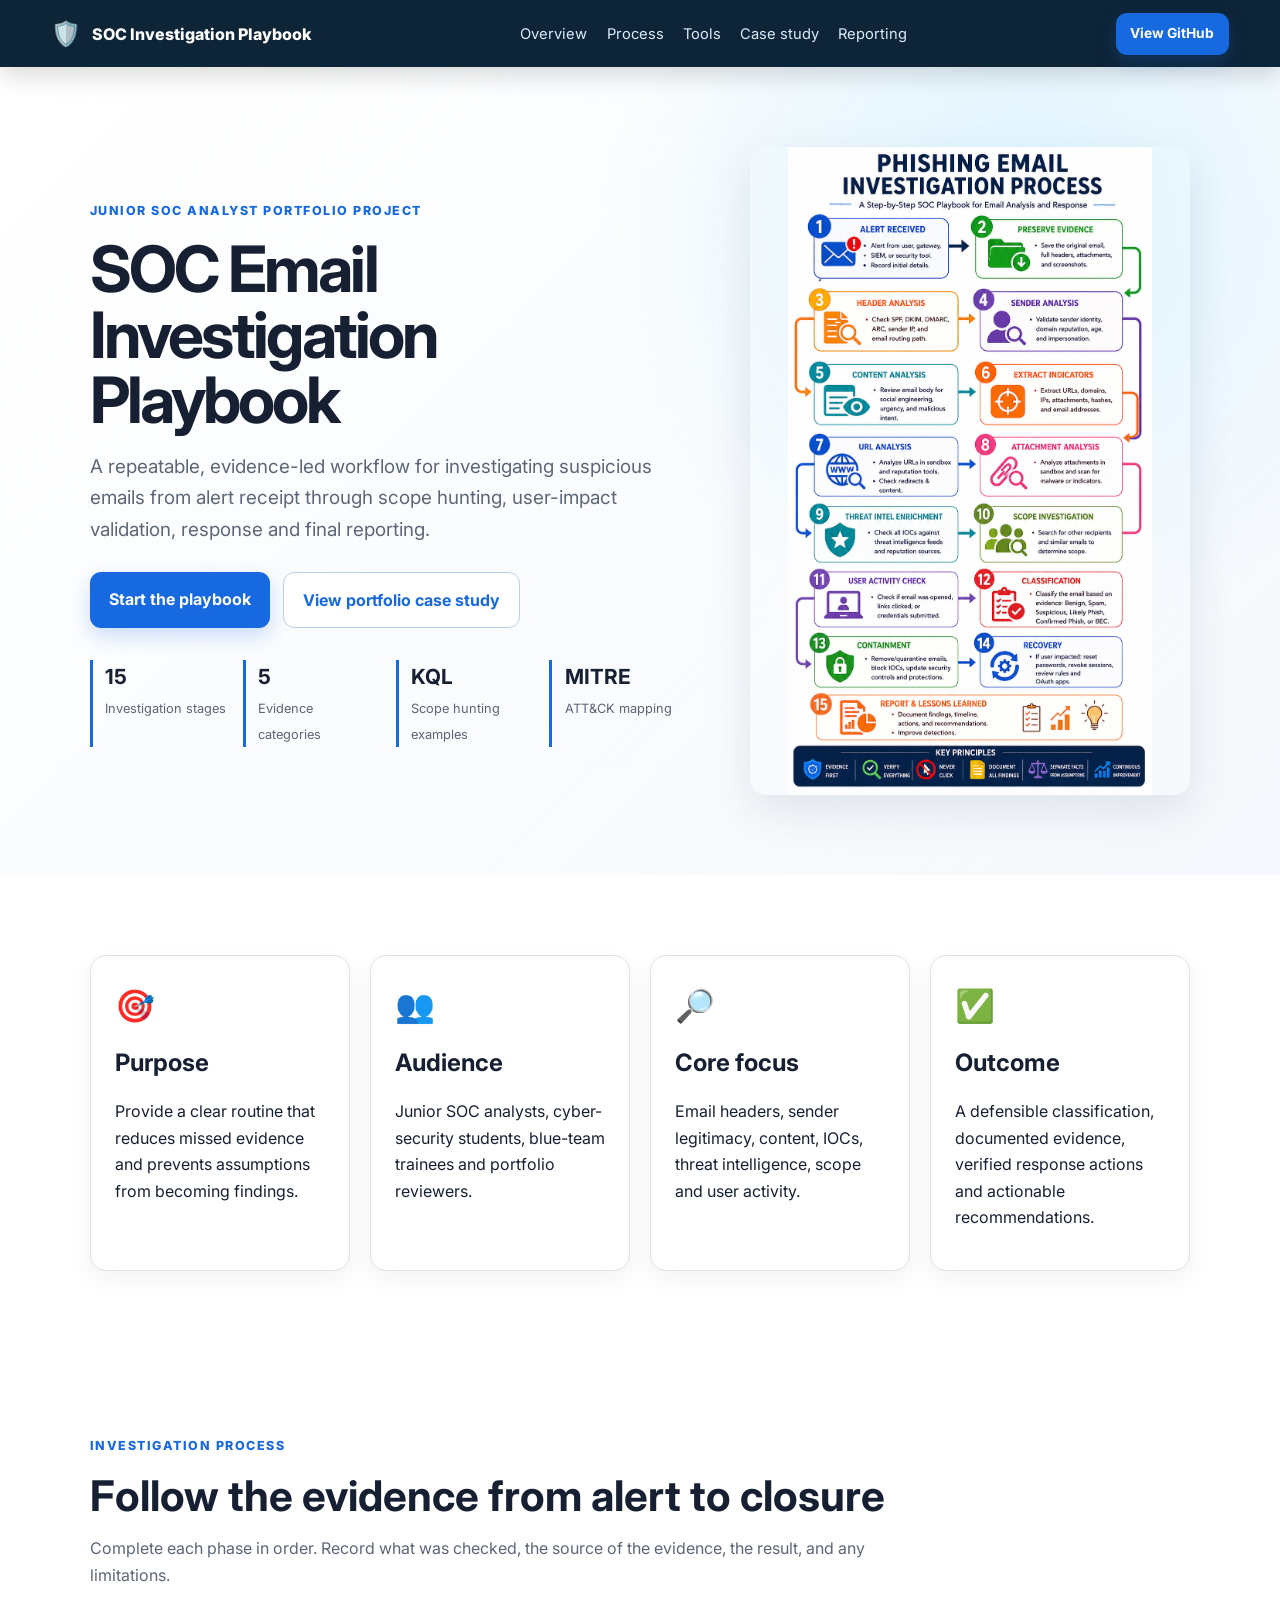
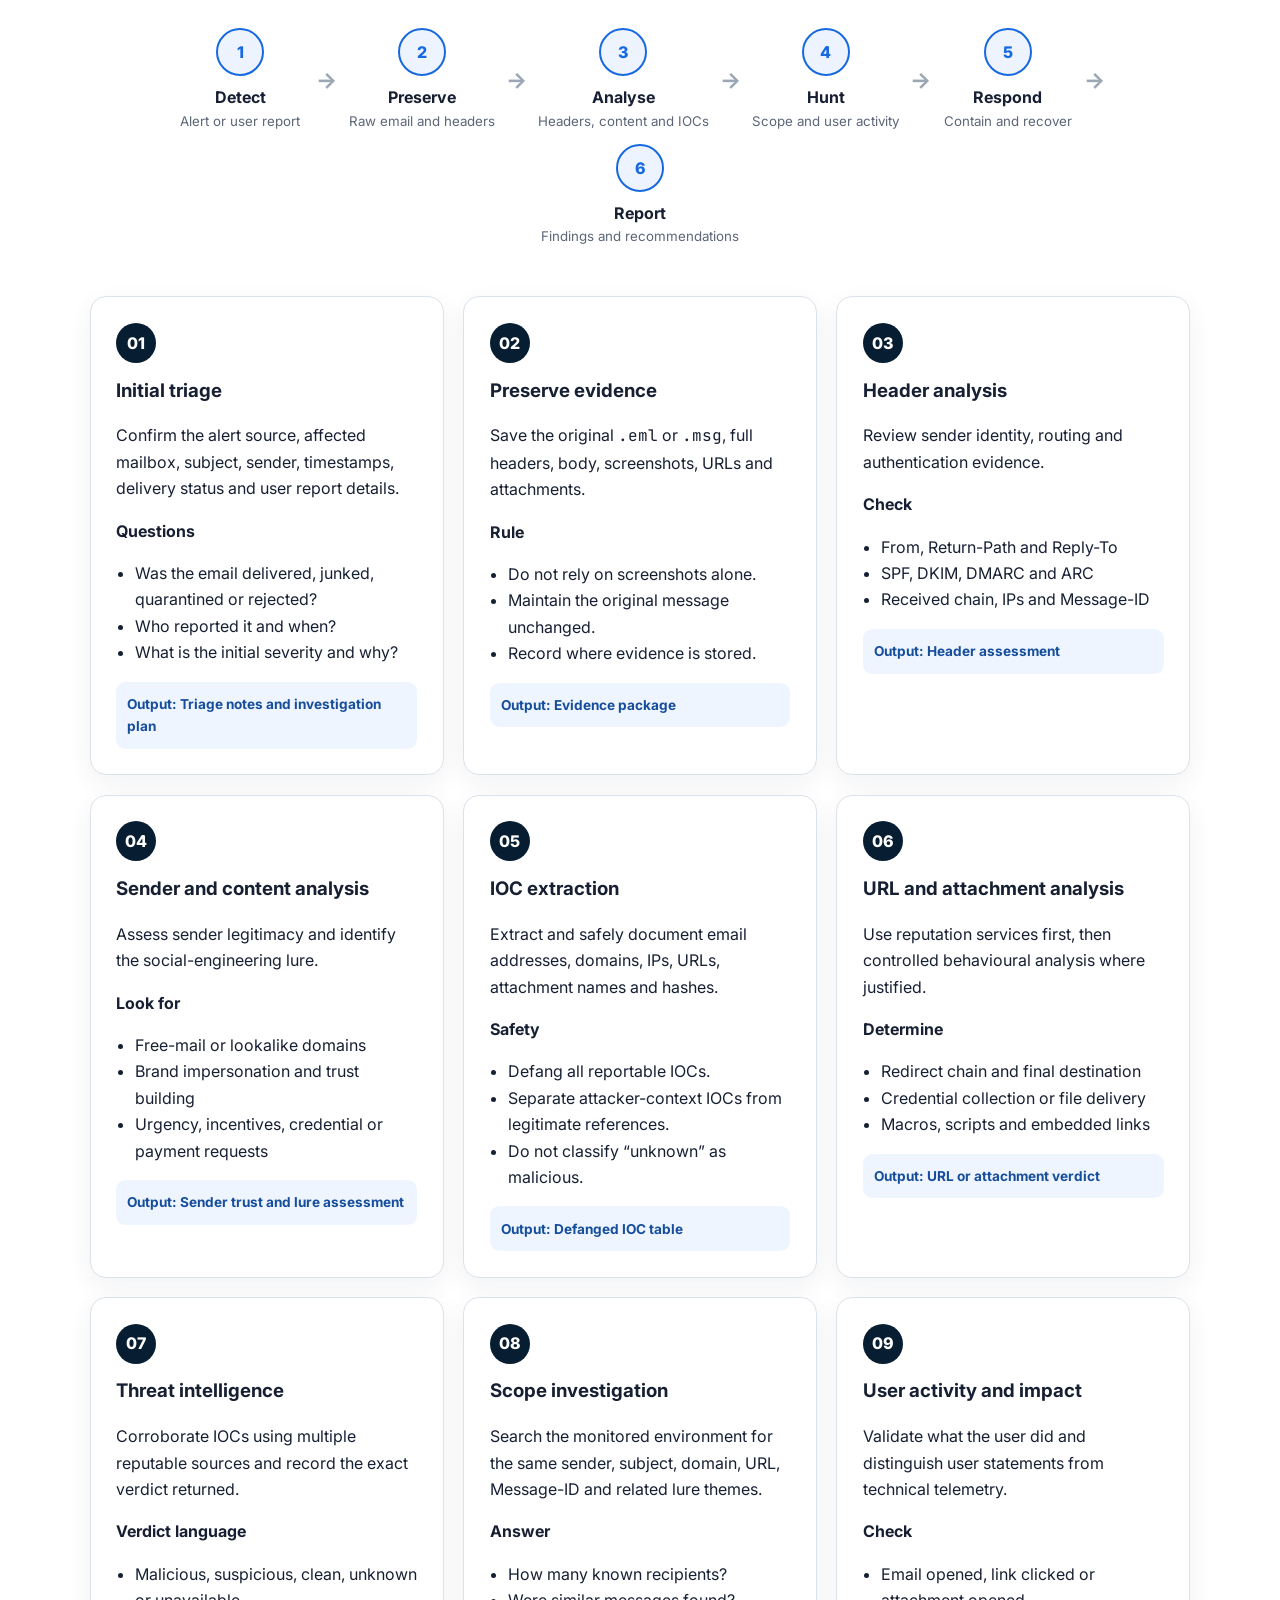
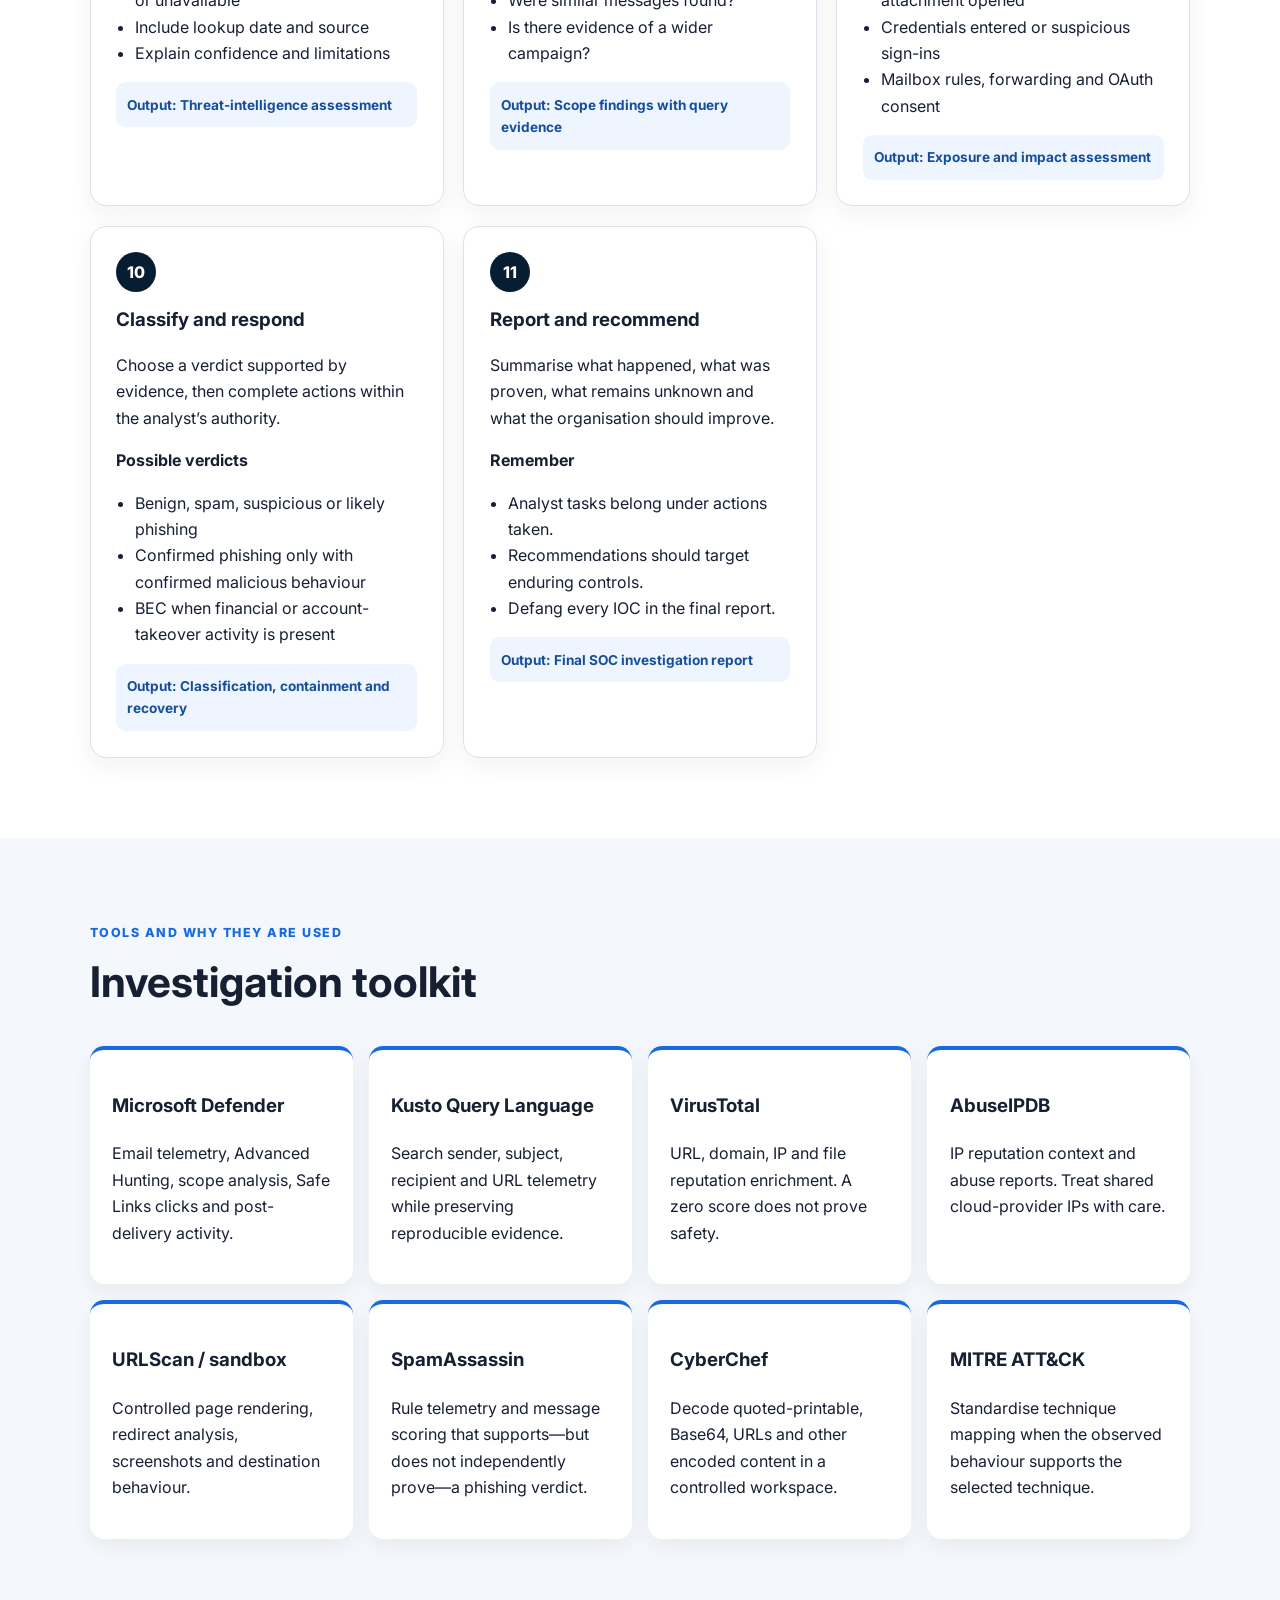
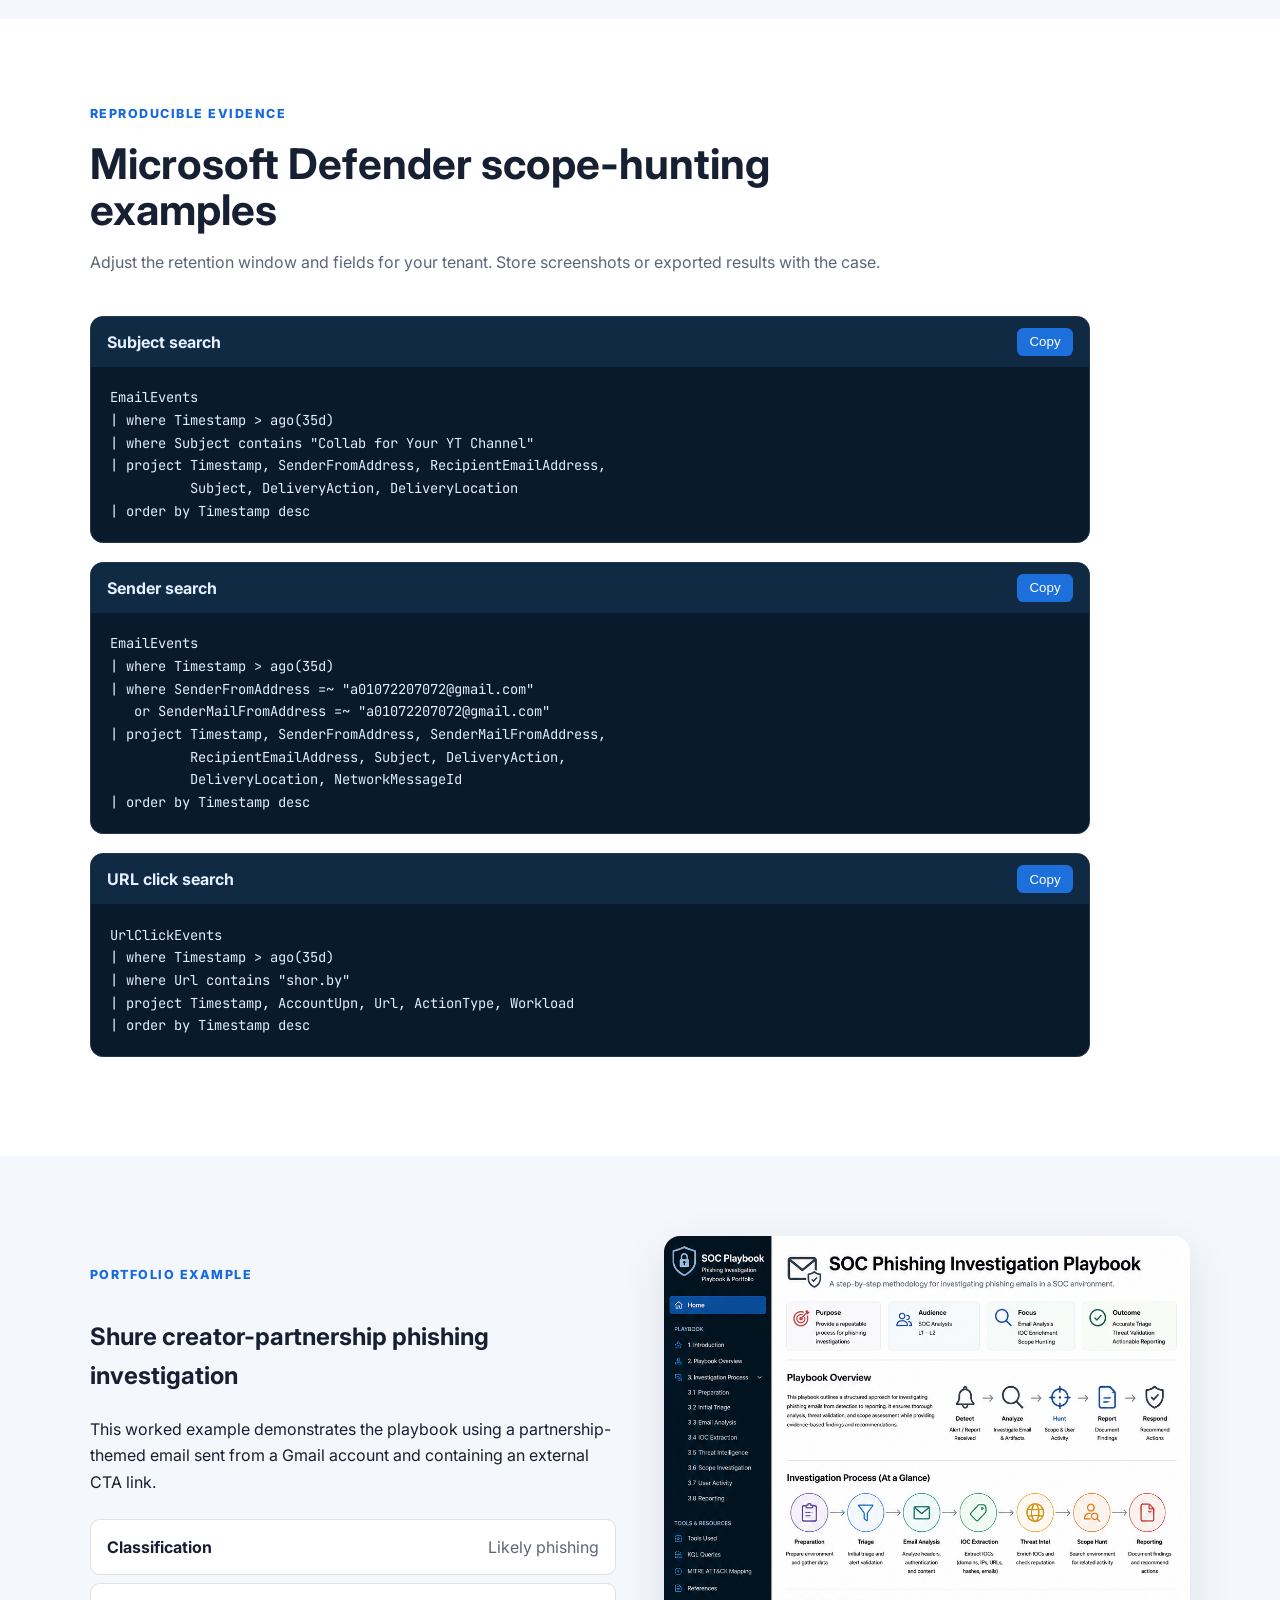
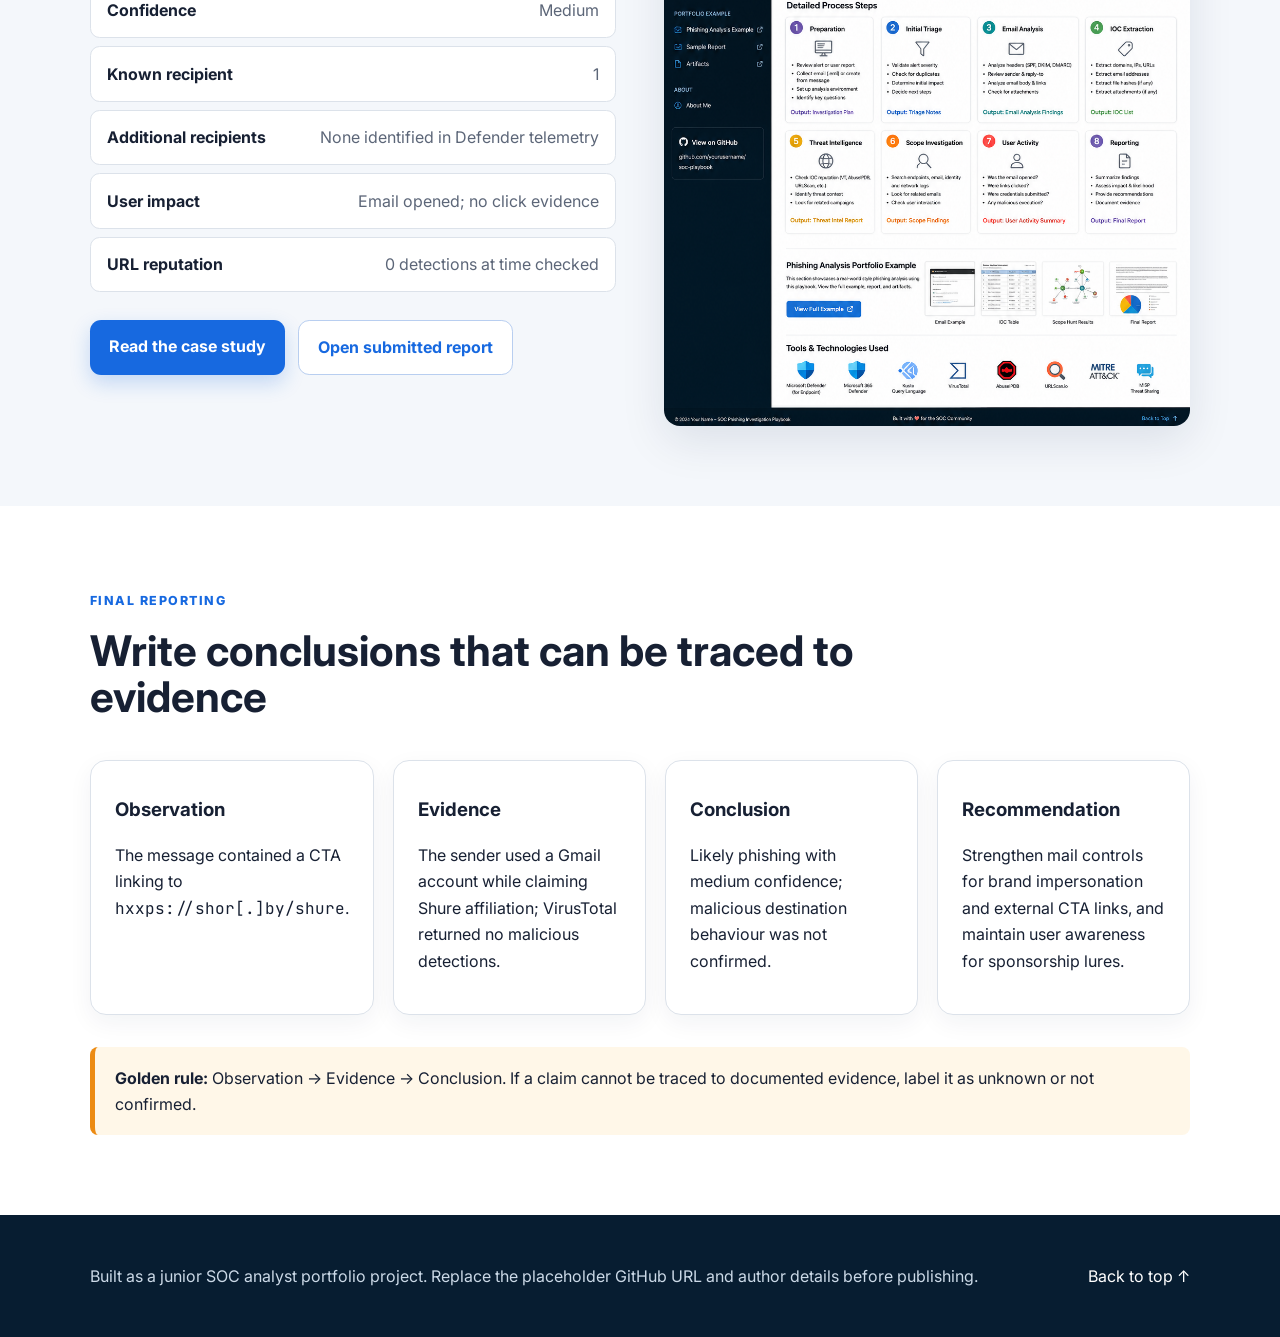
==== index.html @ aa369d21 "SOC Phishing Investigation Playbook | Microsoft Defender | KQL | Threat Hunting | IOC Analysis | MIT" ====
<!doctype html>
<html lang="en">
<head>
  <meta charset="utf-8">
  <meta name="viewport" content="width=device-width, initial-scale=1">
  <meta name="description" content="A practical SOC investigation playbook and portfolio case study covering triage, email analysis, IOC enrichment, scope hunting, user activity, reporting and response.">
  <title>SOC Investigation Playbook</title>
  <link rel="preconnect" href="https://fonts.googleapis.com">
  <link rel="preconnect" href="https://fonts.gstatic.com" crossorigin>
  <link href="https://fonts.googleapis.com/css2?family=Inter:wght@400;500;600;700;800&family=JetBrains+Mono:wght@400;600&display=swap" rel="stylesheet">
  <link rel="stylesheet" href="styles.css">
</head>
<body>
  <a class="skip-link" href="#main">Skip to content</a>
  <header class="topbar">
    <div class="brand"><span class="brand-icon">🛡️</span><span>SOC Investigation Playbook</span></div>
    <nav aria-label="Primary navigation">
      <a href="#overview">Overview</a>
      <a href="#process">Process</a>
      <a href="#tools">Tools</a>
      <a href="#case-study">Case study</a>
      <a href="#reporting">Reporting</a>
    </nav>
    <a class="button button-small" href="https://github.com/grhmmckean33/soc-phishing-playbook" target="_blank" rel="noopener">View GitHub</a>
  </header>

  <main id="main">
    <section class="hero" id="overview">
      <div class="hero-copy">
        <span class="eyebrow">Junior SOC Analyst Portfolio Project</span>
        <h1>SOC Email Investigation Playbook</h1>
        <p class="lead">A repeatable, evidence-led workflow for investigating suspicious emails from alert receipt through scope hunting, user-impact validation, response and final reporting.</p>
        <div class="hero-actions">
          <a class="button" href="#process">Start the playbook</a>
          <a class="button button-ghost" href="case-study.html">View portfolio case study</a>
        </div>
        <div class="stats" aria-label="Project highlights">
          <div><strong>15</strong><span>Investigation stages</span></div>
          <div><strong>5</strong><span>Evidence categories</span></div>
          <div><strong>KQL</strong><span>Scope hunting examples</span></div>
          <div><strong>MITRE</strong><span>ATT&CK mapping</span></div>
        </div>
      </div>
      <div class="hero-visual">
        <img src="assets/images/phishing-process-9x16.png" alt="Colourful vertical infographic showing the phishing email investigation process from alert receipt to reporting and lessons learned.">
      </div>
    </section>

    <section class="section intro-grid">
      <article class="card"><span class="card-icon">🎯</span><h2>Purpose</h2><p>Provide a clear routine that reduces missed evidence and prevents assumptions from becoming findings.</p></article>
      <article class="card"><span class="card-icon">👥</span><h2>Audience</h2><p>Junior SOC analysts, cyber-security students, blue-team trainees and portfolio reviewers.</p></article>
      <article class="card"><span class="card-icon">🔎</span><h2>Core focus</h2><p>Email headers, sender legitimacy, content, IOCs, threat intelligence, scope and user activity.</p></article>
      <article class="card"><span class="card-icon">✅</span><h2>Outcome</h2><p>A defensible classification, documented evidence, verified response actions and actionable recommendations.</p></article>
    </section>

    <section class="section" id="process">
      <div class="section-heading">
        <span class="eyebrow">Investigation process</span>
        <h2>Follow the evidence from alert to closure</h2>
        <p>Complete each phase in order. Record what was checked, the source of the evidence, the result, and any limitations.</p>
      </div>
      <div class="flow" aria-label="High-level investigation flow">
        <div><span>1</span><strong>Detect</strong><small>Alert or user report</small></div><b>→</b>
        <div><span>2</span><strong>Preserve</strong><small>Raw email and headers</small></div><b>→</b>
        <div><span>3</span><strong>Analyse</strong><small>Headers, content and IOCs</small></div><b>→</b>
        <div><span>4</span><strong>Hunt</strong><small>Scope and user activity</small></div><b>→</b>
        <div><span>5</span><strong>Respond</strong><small>Contain and recover</small></div><b>→</b>
        <div><span>6</span><strong>Report</strong><small>Findings and recommendations</small></div>
      </div>

      <div class="steps">
        <article class="step"><span class="step-number">01</span><h3>Initial triage</h3><p>Confirm the alert source, affected mailbox, subject, sender, timestamps, delivery status and user report details.</p><h4>Questions</h4><ul><li>Was the email delivered, junked, quarantined or rejected?</li><li>Who reported it and when?</li><li>What is the initial severity and why?</li></ul><div class="output">Output: Triage notes and investigation plan</div></article>
        <article class="step"><span class="step-number">02</span><h3>Preserve evidence</h3><p>Save the original <code>.eml</code> or <code>.msg</code>, full headers, body, screenshots, URLs and attachments.</p><h4>Rule</h4><ul><li>Do not rely on screenshots alone.</li><li>Maintain the original message unchanged.</li><li>Record where evidence is stored.</li></ul><div class="output">Output: Evidence package</div></article>
        <article class="step"><span class="step-number">03</span><h3>Header analysis</h3><p>Review sender identity, routing and authentication evidence.</p><h4>Check</h4><ul><li>From, Return-Path and Reply-To</li><li>SPF, DKIM, DMARC and ARC</li><li>Received chain, IPs and Message-ID</li></ul><div class="output">Output: Header assessment</div></article>
        <article class="step"><span class="step-number">04</span><h3>Sender and content analysis</h3><p>Assess sender legitimacy and identify the social-engineering lure.</p><h4>Look for</h4><ul><li>Free-mail or lookalike domains</li><li>Brand impersonation and trust building</li><li>Urgency, incentives, credential or payment requests</li></ul><div class="output">Output: Sender trust and lure assessment</div></article>
        <article class="step"><span class="step-number">05</span><h3>IOC extraction</h3><p>Extract and safely document email addresses, domains, IPs, URLs, attachment names and hashes.</p><h4>Safety</h4><ul><li>Defang all reportable IOCs.</li><li>Separate attacker-context IOCs from legitimate references.</li><li>Do not classify “unknown” as malicious.</li></ul><div class="output">Output: Defanged IOC table</div></article>
        <article class="step"><span class="step-number">06</span><h3>URL and attachment analysis</h3><p>Use reputation services first, then controlled behavioural analysis where justified.</p><h4>Determine</h4><ul><li>Redirect chain and final destination</li><li>Credential collection or file delivery</li><li>Macros, scripts and embedded links</li></ul><div class="output">Output: URL or attachment verdict</div></article>
        <article class="step"><span class="step-number">07</span><h3>Threat intelligence</h3><p>Corroborate IOCs using multiple reputable sources and record the exact verdict returned.</p><h4>Verdict language</h4><ul><li>Malicious, suspicious, clean, unknown or unavailable</li><li>Include lookup date and source</li><li>Explain confidence and limitations</li></ul><div class="output">Output: Threat-intelligence assessment</div></article>
        <article class="step"><span class="step-number">08</span><h3>Scope investigation</h3><p>Search the monitored environment for the same sender, subject, domain, URL, Message-ID and related lure themes.</p><h4>Answer</h4><ul><li>How many known recipients?</li><li>Were similar messages found?</li><li>Is there evidence of a wider campaign?</li></ul><div class="output">Output: Scope findings with query evidence</div></article>
        <article class="step"><span class="step-number">09</span><h3>User activity and impact</h3><p>Validate what the user did and distinguish user statements from technical telemetry.</p><h4>Check</h4><ul><li>Email opened, link clicked or attachment opened</li><li>Credentials entered or suspicious sign-ins</li><li>Mailbox rules, forwarding and OAuth consent</li></ul><div class="output">Output: Exposure and impact assessment</div></article>
        <article class="step"><span class="step-number">10</span><h3>Classify and respond</h3><p>Choose a verdict supported by evidence, then complete actions within the analyst’s authority.</p><h4>Possible verdicts</h4><ul><li>Benign, spam, suspicious or likely phishing</li><li>Confirmed phishing only with confirmed malicious behaviour</li><li>BEC when financial or account-takeover activity is present</li></ul><div class="output">Output: Classification, containment and recovery</div></article>
        <article class="step"><span class="step-number">11</span><h3>Report and recommend</h3><p>Summarise what happened, what was proven, what remains unknown and what the organisation should improve.</p><h4>Remember</h4><ul><li>Analyst tasks belong under actions taken.</li><li>Recommendations should target enduring controls.</li><li>Defang every IOC in the final report.</li></ul><div class="output">Output: Final SOC investigation report</div></article>
      </div>
    </section>

    <section class="section alt" id="tools">
      <div class="section-heading"><span class="eyebrow">Tools and why they are used</span><h2>Investigation toolkit</h2></div>
      <div class="tool-grid">
        <article><h3>Microsoft Defender</h3><p>Email telemetry, Advanced Hunting, scope analysis, Safe Links clicks and post-delivery activity.</p></article>
        <article><h3>Kusto Query Language</h3><p>Search sender, subject, recipient and URL telemetry while preserving reproducible evidence.</p></article>
        <article><h3>VirusTotal</h3><p>URL, domain, IP and file reputation enrichment. A zero score does not prove safety.</p></article>
        <article><h3>AbuseIPDB</h3><p>IP reputation context and abuse reports. Treat shared cloud-provider IPs with care.</p></article>
        <article><h3>URLScan / sandbox</h3><p>Controlled page rendering, redirect analysis, screenshots and destination behaviour.</p></article>
        <article><h3>SpamAssassin</h3><p>Rule telemetry and message scoring that supports—but does not independently prove—a phishing verdict.</p></article>
        <article><h3>CyberChef</h3><p>Decode quoted-printable, Base64, URLs and other encoded content in a controlled workspace.</p></article>
        <article><h3>MITRE ATT&CK</h3><p>Standardise technique mapping when the observed behaviour supports the selected technique.</p></article>
      </div>
    </section>

    <section class="section" id="queries">
      <div class="section-heading"><span class="eyebrow">Reproducible evidence</span><h2>Microsoft Defender scope-hunting examples</h2><p>Adjust the retention window and fields for your tenant. Store screenshots or exported results with the case.</p></div>
      <div class="code-card"><div class="code-title"><span>Subject search</span><button data-copy="#q1">Copy</button></div><pre id="q1"><code>EmailEvents
| where Timestamp &gt; ago(35d)
| where Subject contains "Collab for Your YT Channel"
| project Timestamp, SenderFromAddress, RecipientEmailAddress,
          Subject, DeliveryAction, DeliveryLocation
| order by Timestamp desc</code></pre></div>
      <div class="code-card"><div class="code-title"><span>Sender search</span><button data-copy="#q2">Copy</button></div><pre id="q2"><code>EmailEvents
| where Timestamp &gt; ago(35d)
| where SenderFromAddress =~ "a01072207072@gmail.com"
   or SenderMailFromAddress =~ "a01072207072@gmail.com"
| project Timestamp, SenderFromAddress, SenderMailFromAddress,
          RecipientEmailAddress, Subject, DeliveryAction,
          DeliveryLocation, NetworkMessageId
| order by Timestamp desc</code></pre></div>
      <div class="code-card"><div class="code-title"><span>URL click search</span><button data-copy="#q3">Copy</button></div><pre id="q3"><code>UrlClickEvents
| where Timestamp &gt; ago(35d)
| where Url contains "shor.by"
| project Timestamp, AccountUpn, Url, ActionType, Workload
| order by Timestamp desc</code></pre></div>
    </section>

    <section class="section alt" id="case-study">
      <div class="case-layout">
        <div>
          <span class="eyebrow">Portfolio example</span>
          <h2>Shure creator-partnership phishing investigation</h2>
          <p>This worked example demonstrates the playbook using a partnership-themed email sent from a Gmail account and containing an external CTA link.</p>
          <div class="finding-list">
            <div><strong>Classification</strong><span>Likely phishing</span></div>
            <div><strong>Confidence</strong><span>Medium</span></div>
            <div><strong>Known recipient</strong><span>1</span></div>
            <div><strong>Additional recipients</strong><span>None identified in Defender telemetry</span></div>
            <div><strong>User impact</strong><span>Email opened; no click evidence</span></div>
            <div><strong>URL reputation</strong><span>0 detections at time checked</span></div>
          </div>
          <div class="hero-actions">
            <a class="button" href="case-study.html">Read the case study</a>
            <a class="button button-ghost" href="assets/docs/phishing-investigation-report.pdf" target="_blank">Open submitted report</a>
          </div>
        </div>
        <img class="case-image" src="assets/images/site-concept.png" alt="Concept illustration of the SOC investigation playbook website.">
      </div>
    </section>

    <section class="section" id="reporting">
      <div class="section-heading"><span class="eyebrow">Final reporting</span><h2>Write conclusions that can be traced to evidence</h2></div>
      <div class="report-grid">
        <article class="card"><h3>Observation</h3><p>The message contained a CTA linking to <code>hxxps://shor[.]by/shure</code>.</p></article>
        <article class="card"><h3>Evidence</h3><p>The sender used a Gmail account while claiming Shure affiliation; VirusTotal returned no malicious detections.</p></article>
        <article class="card"><h3>Conclusion</h3><p>Likely phishing with medium confidence; malicious destination behaviour was not confirmed.</p></article>
        <article class="card"><h3>Recommendation</h3><p>Strengthen mail controls for brand impersonation and external CTA links, and maintain user awareness for sponsorship lures.</p></article>
      </div>
      <div class="callout"><strong>Golden rule:</strong> Observation → Evidence → Conclusion. If a claim cannot be traced to documented evidence, label it as unknown or not confirmed.</div>
    </section>
  </main>

  <footer>
    <p>Built as a junior SOC analyst portfolio project. Replace the placeholder GitHub URL and author details before publishing.</p>
    <p><a href="#overview">Back to top ↑</a></p>
  </footer>
  <script src="script.js"></script>
</body>
</html>
---- styles.css ----
:root{--navy:#071d31;--navy2:#0b2945;--blue:#1769e0;--cyan:#0ea5a8;--green:#268b57;--orange:#ec8b13;--red:#e34b4b;--purple:#6d4bc3;--ink:#172033;--muted:#5c6678;--line:#dce2ea;--paper:#fff;--wash:#f4f7fb;--shadow:0 15px 45px rgba(9,30,66,.1)}
*{box-sizing:border-box}html{scroll-behavior:smooth}body{margin:0;font-family:Inter,system-ui,sans-serif;color:var(--ink);background:var(--paper);line-height:1.65}a{color:var(--blue);text-decoration:none}a:hover{text-decoration:underline}code,pre{font-family:"JetBrains Mono",monospace}.skip-link{position:absolute;left:-9999px}.skip-link:focus{left:1rem;top:1rem;background:#fff;padding:.75rem;z-index:99}.topbar{position:sticky;top:0;z-index:20;display:flex;align-items:center;justify-content:space-between;gap:2rem;padding:.8rem clamp(1rem,4vw,4rem);background:rgba(7,29,49,.97);color:#fff;box-shadow:0 8px 24px rgba(0,0,0,.15)}.brand{display:flex;align-items:center;gap:.7rem;font-weight:800}.brand-icon{font-size:1.5rem}.topbar nav{display:flex;gap:1.2rem}.topbar nav a{color:#dcecff;font-size:.92rem}.button{display:inline-block;background:var(--blue);color:#fff!important;padding:.85rem 1.2rem;border-radius:.7rem;font-weight:700;box-shadow:0 8px 20px rgba(23,105,224,.22)}.button:hover{text-decoration:none;transform:translateY(-1px)}.button-small{padding:.6rem .9rem;font-size:.86rem}.button-ghost{background:#fff;color:var(--blue)!important;border:1px solid #b8cef0;box-shadow:none}.hero{display:grid;grid-template-columns:1.15fr .85fr;min-height:86vh;align-items:center;gap:4rem;padding:5rem clamp(1.2rem,7vw,7rem);background:radial-gradient(circle at 80% 20%,#dff4ff 0,transparent 35%),linear-gradient(135deg,#fff 0,#f5f8fc 100%)}.eyebrow{display:inline-block;color:var(--blue);font-size:.78rem;font-weight:800;letter-spacing:.12em;text-transform:uppercase;margin-bottom:.7rem}.hero h1,.case-hero h1{font-size:clamp(2.6rem,5vw,5rem);line-height:1.02;margin:.2rem 0 1.2rem;letter-spacing:-.045em}.lead{font-size:1.18rem;color:var(--muted);max-width:720px}.hero-actions{display:flex;flex-wrap:wrap;gap:.8rem;margin:1.7rem 0}.stats{display:grid;grid-template-columns:repeat(4,1fr);gap:1rem;margin-top:2rem}.stats div{border-left:3px solid var(--blue);padding-left:.8rem}.stats strong{display:block;font-size:1.3rem}.stats span{font-size:.8rem;color:var(--muted)}.hero-visual{display:flex;justify-content:center}.hero-visual img{width:min(100%,440px);max-height:72vh;object-fit:contain;border-radius:1rem;box-shadow:var(--shadow)}.section{padding:5rem clamp(1.2rem,7vw,7rem)}.section.alt{background:var(--wash)}.section-heading{max-width:850px;margin-bottom:2.5rem}.section-heading h2{font-size:clamp(2rem,3.3vw,3.2rem);line-height:1.1;margin:.3rem 0}.section-heading p{color:var(--muted)}.intro-grid,.report-grid{display:grid;grid-template-columns:repeat(4,1fr);gap:1.2rem}.card{padding:1.5rem;border:1px solid var(--line);border-radius:1rem;background:#fff;box-shadow:0 8px 24px rgba(9,30,66,.055)}.card-icon{font-size:2rem}.card h2,.card h3{margin:.6rem 0}.flow{display:flex;align-items:center;justify-content:center;gap:.7rem;flex-wrap:wrap;margin-bottom:3rem}.flow div{text-align:center;min-width:130px}.flow span{display:grid;place-items:center;width:48px;height:48px;margin:0 auto .5rem;border-radius:50%;background:#edf4ff;color:var(--blue);font-weight:800;border:2px solid var(--blue)}.flow small{display:block;color:var(--muted)}.flow b{color:#9ca7b6;font-size:1.4rem}.steps{display:grid;grid-template-columns:repeat(3,1fr);gap:1.2rem}.steps.compact{grid-template-columns:repeat(5,1fr)}.step{position:relative;padding:1.6rem;border:1px solid var(--line);border-radius:1rem;background:#fff;box-shadow:0 8px 26px rgba(9,30,66,.06)}.step-number{display:inline-grid;place-items:center;width:40px;height:40px;border-radius:50%;background:var(--navy);color:#fff;font-weight:800}.step h3{margin:.8rem 0}.step h4{margin:1rem 0 .3rem}.step ul{padding-left:1.15rem}.output{margin-top:1rem;padding:.7rem;border-radius:.6rem;background:#eef5ff;color:#164e9c;font-weight:700;font-size:.85rem}.tool-grid{display:grid;grid-template-columns:repeat(4,1fr);gap:1rem}.tool-grid article{background:#fff;padding:1.4rem;border-radius:.9rem;border-top:4px solid var(--blue);box-shadow:0 7px 20px rgba(9,30,66,.06)}.code-card{max-width:1000px;margin:1.2rem 0;border:1px solid #23364a;border-radius:.8rem;overflow:hidden;background:#081a2b;color:#e4efff}.code-title{display:flex;justify-content:space-between;align-items:center;padding:.7rem 1rem;background:#102a44;font-weight:700}.code-title button{background:#1d6fdb;border:0;color:#fff;padding:.4rem .75rem;border-radius:.4rem;cursor:pointer}.code-card pre{margin:0;padding:1.2rem;overflow:auto;font-size:.86rem}.case-layout{display:grid;grid-template-columns:1fr 1fr;gap:3rem;align-items:center}.case-image{width:100%;border-radius:1rem;box-shadow:var(--shadow)}.finding-list{display:grid;grid-template-columns:1fr;gap:.5rem;margin:1.5rem 0}.finding-list.wide{grid-template-columns:1fr 1fr}.finding-list div{display:flex;justify-content:space-between;gap:1rem;padding:.85rem 1rem;background:#fff;border:1px solid var(--line);border-radius:.6rem}.finding-list span{color:var(--muted);text-align:right}.callout{margin-top:2rem;padding:1.1rem 1.3rem;border-left:5px solid var(--orange);background:#fff7e8;border-radius:.5rem}.case-hero{padding:5rem clamp(1.2rem,7vw,7rem);background:linear-gradient(135deg,#071d31,#123d64);color:#fff}.case-hero .lead{color:#d4e2f1}.badge-row{display:flex;flex-wrap:wrap;gap:.6rem;margin-top:1.5rem}.badge-row span{padding:.5rem .8rem;border-radius:999px;background:rgba(255,255,255,.12);border:1px solid rgba(255,255,255,.2)}.recommendations{max-width:900px}.recommendations li{margin:1rem 0;padding:1rem;background:#fff;border-left:4px solid var(--green);box-shadow:0 5px 18px rgba(9,30,66,.05)}footer{display:flex;justify-content:space-between;gap:2rem;padding:2rem clamp(1.2rem,7vw,7rem);background:var(--navy);color:#cbd9e7}footer a{color:#fff}@media(max-width:1050px){.hero,.case-layout{grid-template-columns:1fr}.hero-visual img{max-height:none}.stats,.intro-grid,.report-grid{grid-template-columns:repeat(2,1fr)}.steps{grid-template-columns:repeat(2,1fr)}.steps.compact,.tool-grid{grid-template-columns:repeat(2,1fr)}}@media(max-width:700px){.topbar nav{display:none}.hero{padding-top:3rem}.stats,.intro-grid,.report-grid,.steps,.steps.compact,.tool-grid,.finding-list.wide{grid-template-columns:1fr}.hero h1,.case-hero h1{font-size:2.5rem}.flow b{display:none}.flow{display:grid;grid-template-columns:1fr 1fr}.topbar .button{display:none}footer{flex-direction:column}.finding-list div{flex-direction:column}.finding-list span{text-align:left}}
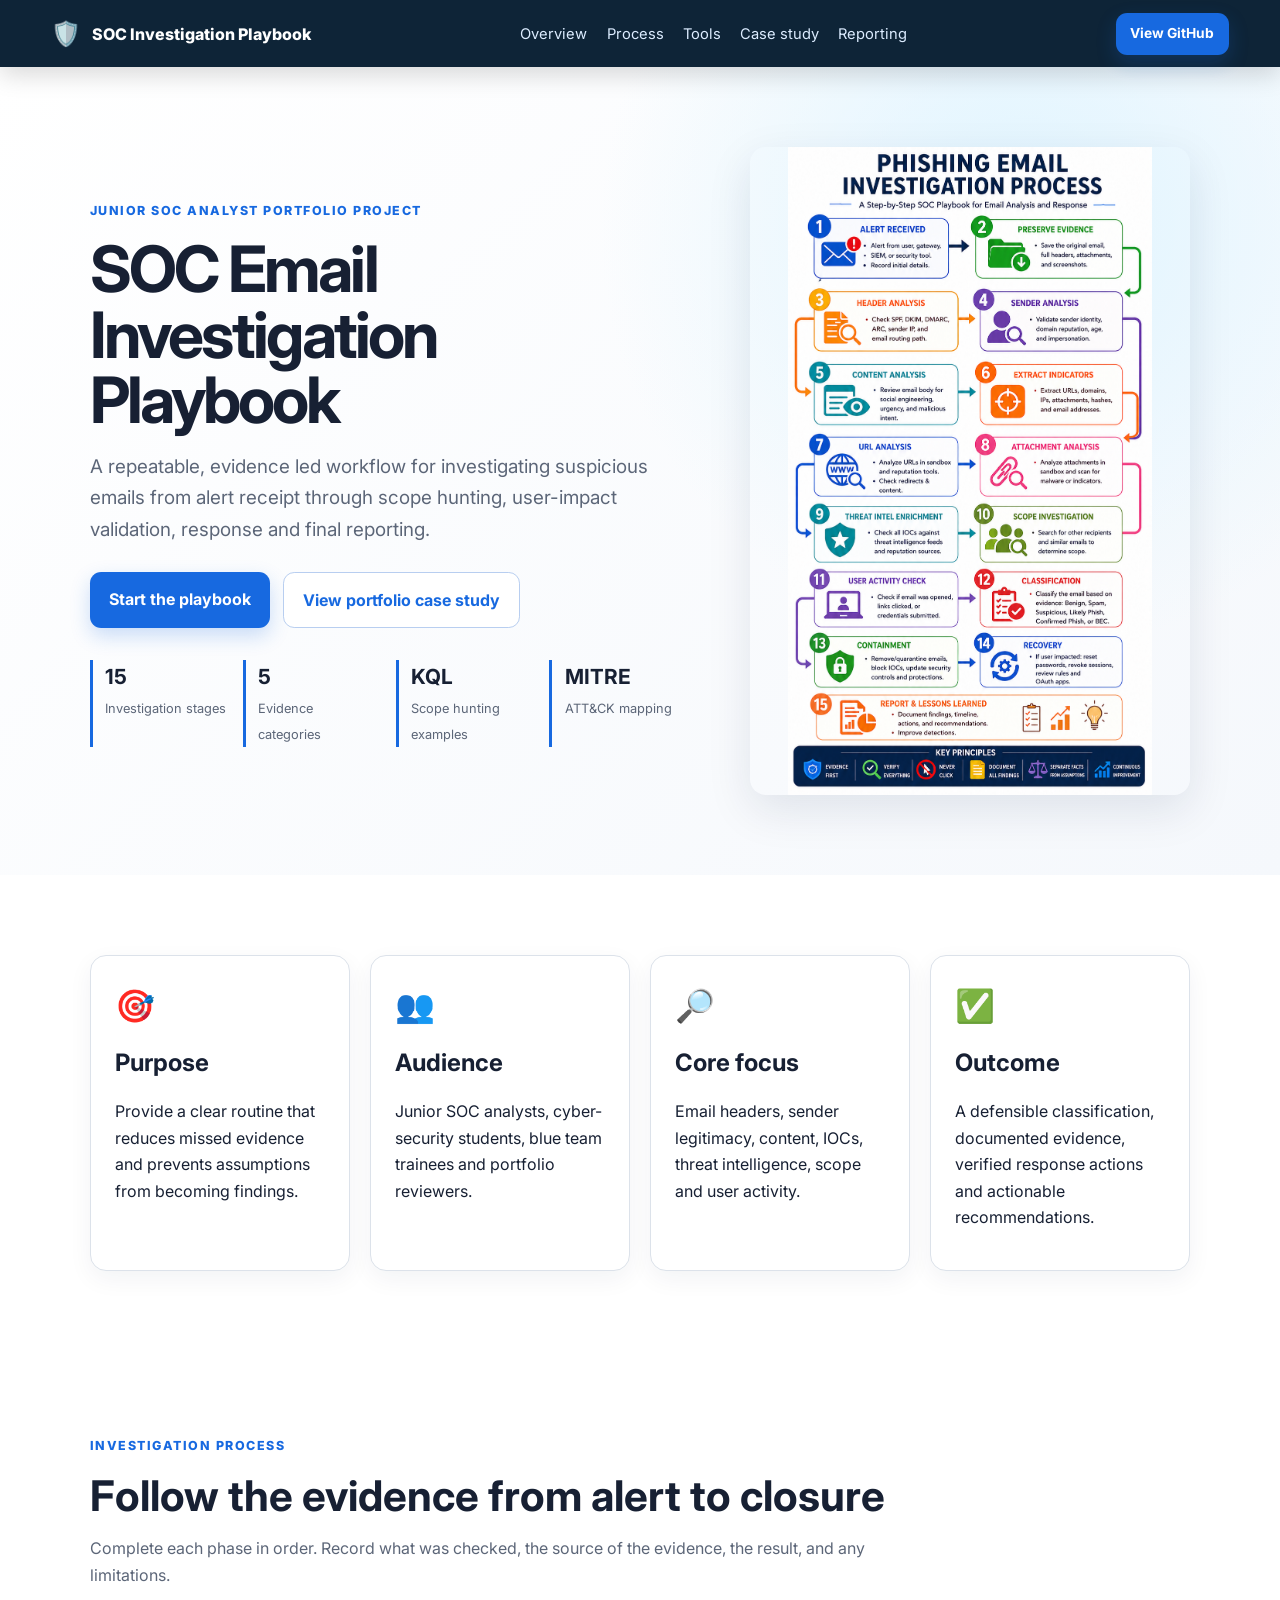
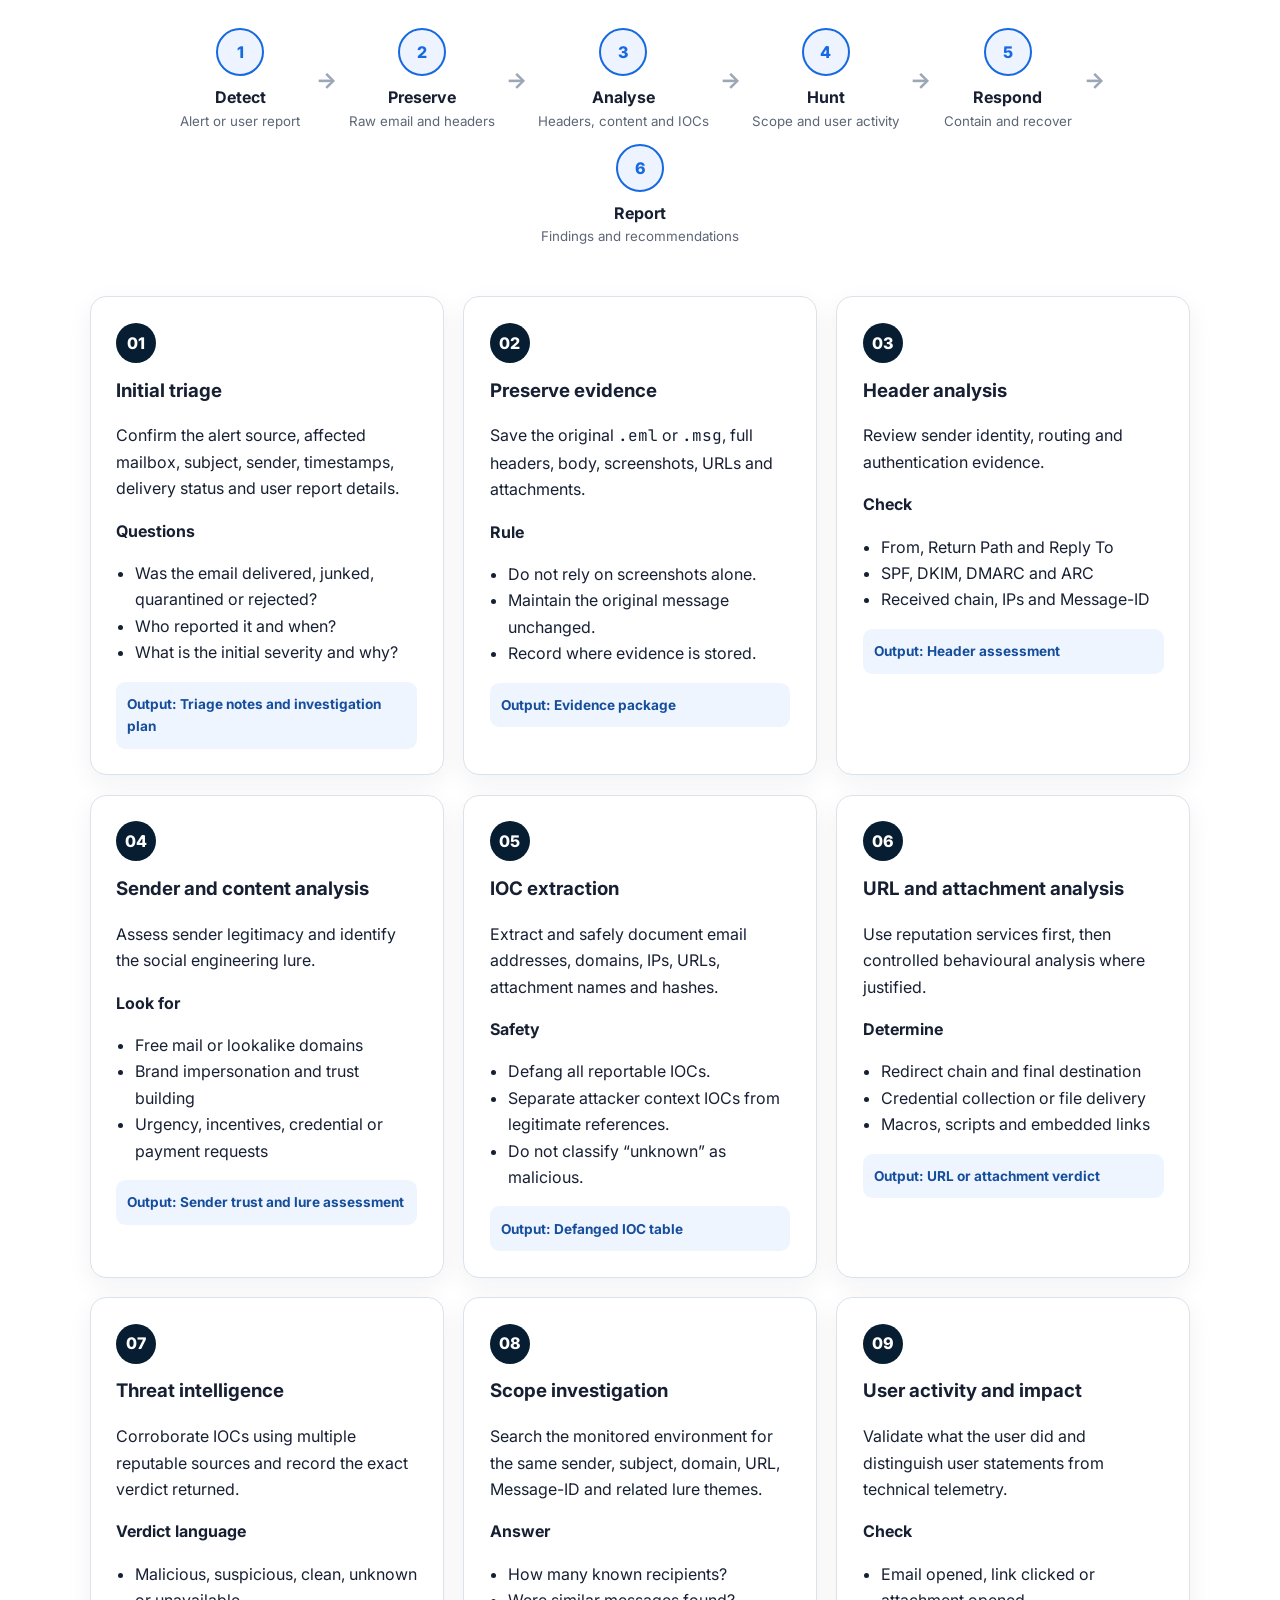
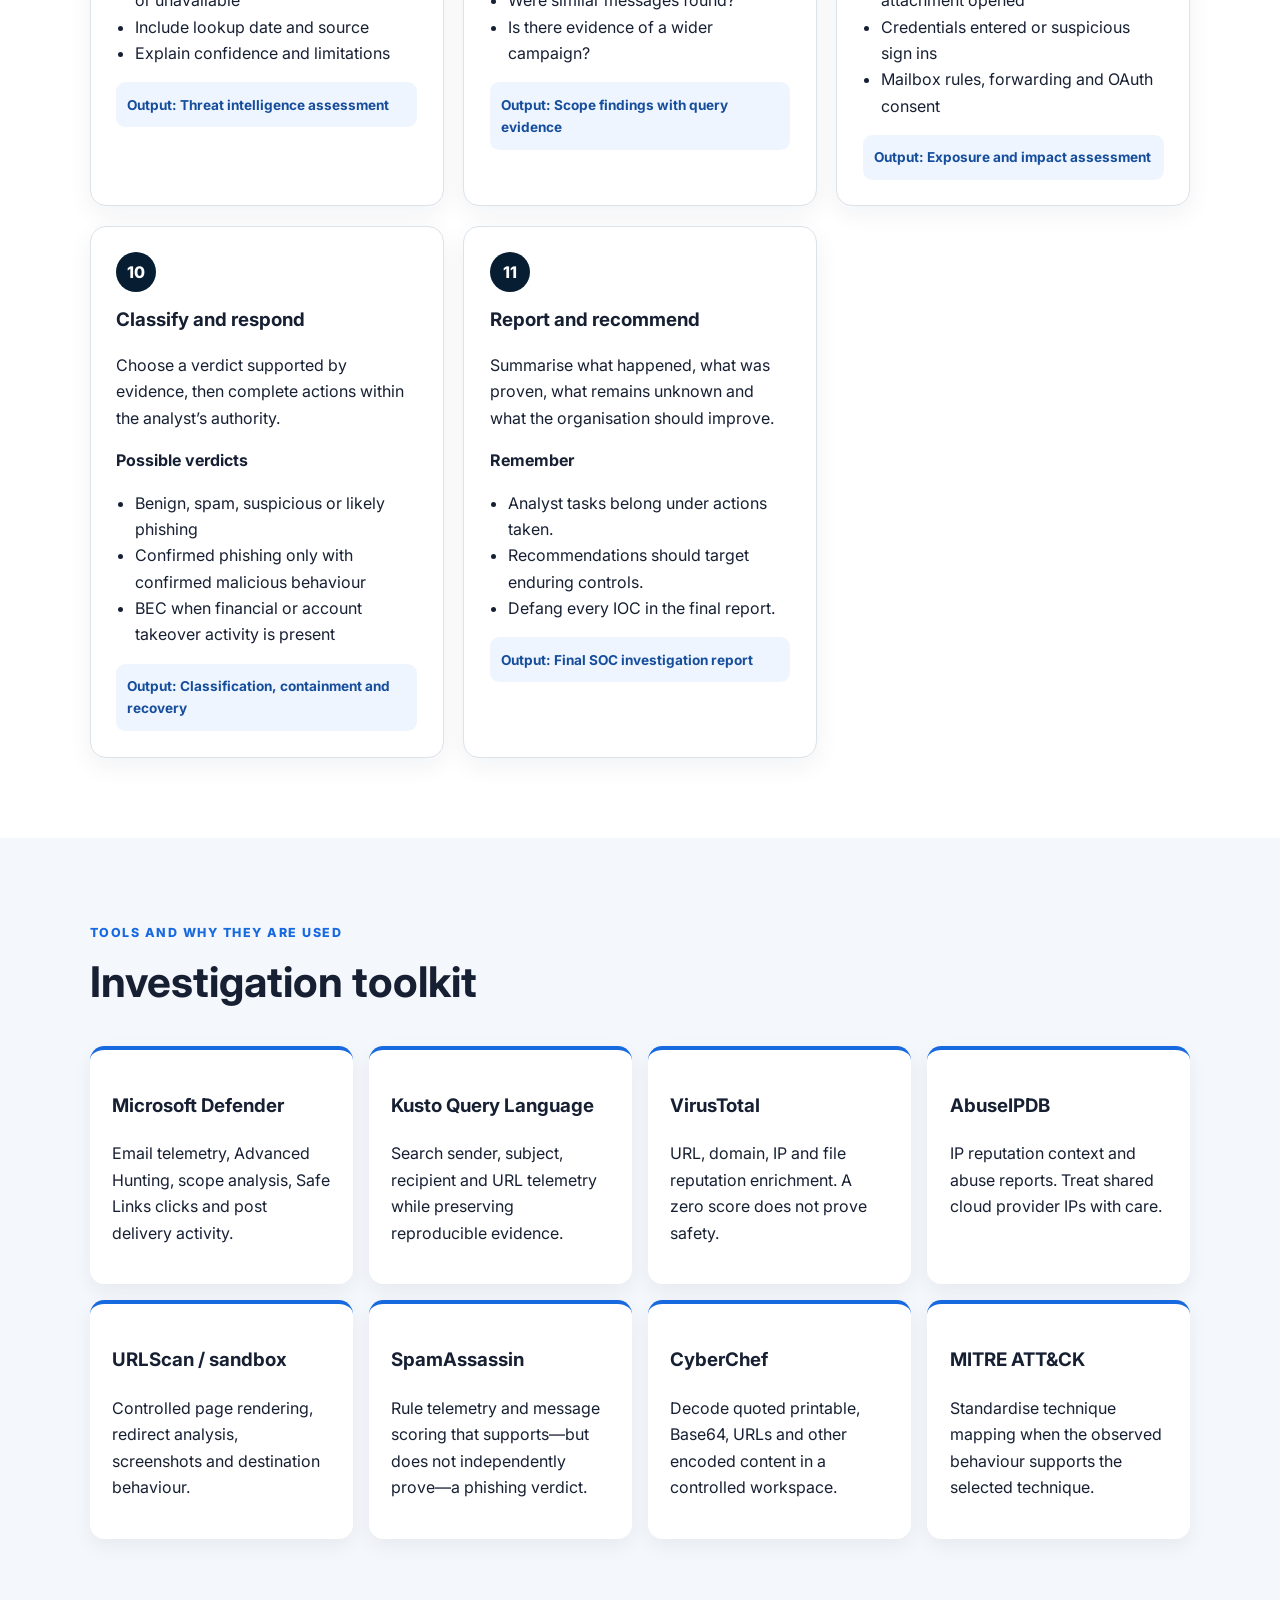
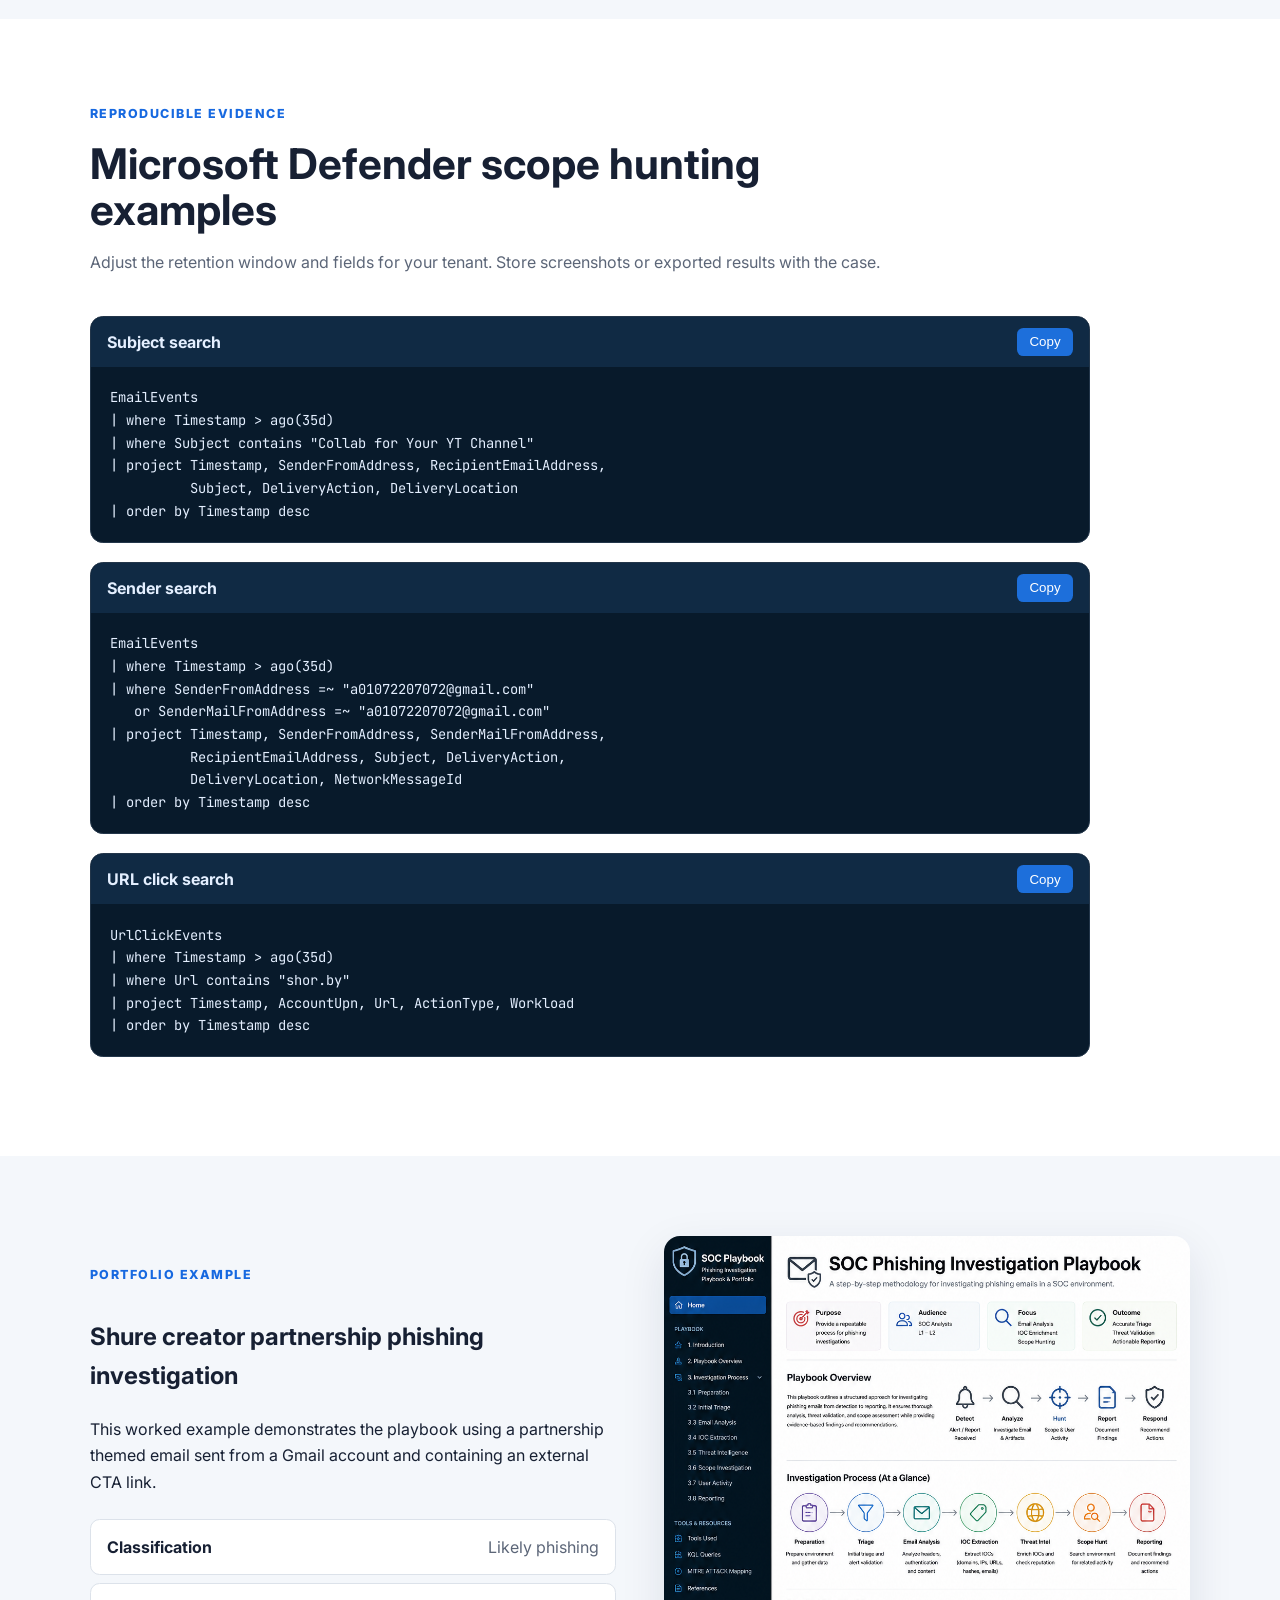
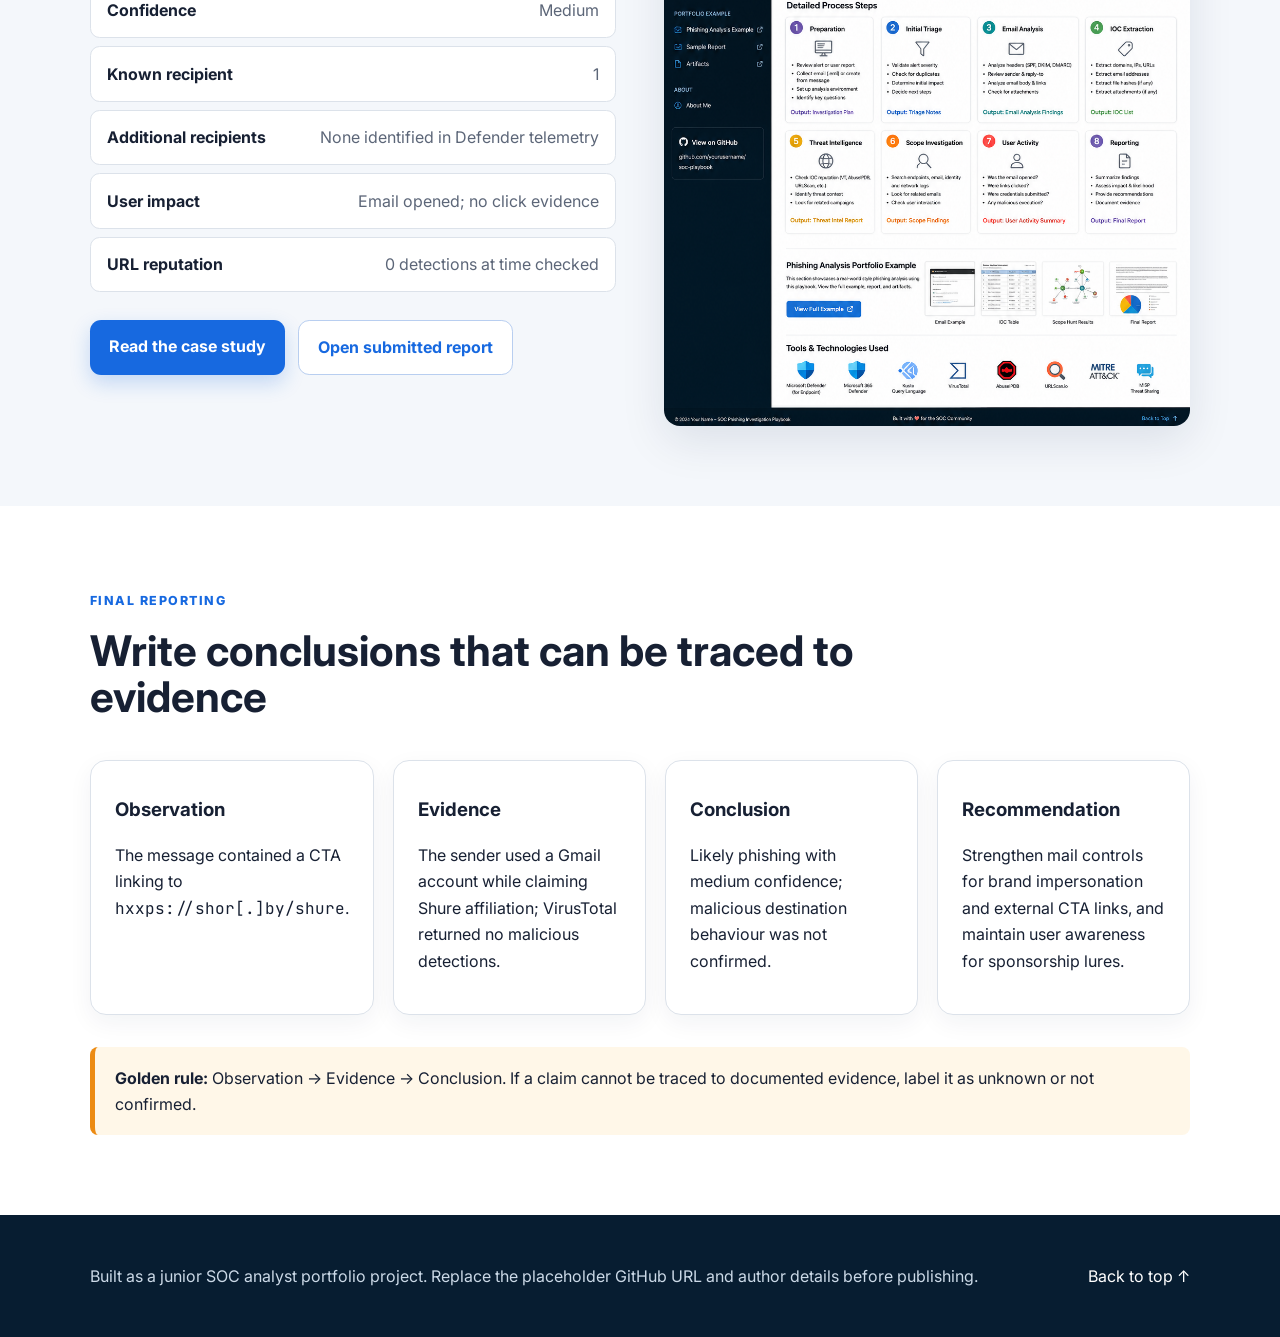
==== commit 8f918e40: "Links amended and file edit." ====
--- a/index.html
+++ b/index.html
@@ -21,7 +21,7 @@
       <a href="#case-study">Case study</a>
       <a href="#reporting">Reporting</a>
     </nav>
-    <a class="button button-small" href="https://github.com/grhmmckean33/soc-phishing-playbook" target="_blank" rel="noopener">View GitHub</a>
+    <a class="button button-small" href="https://github.com/grhmmckean33/soc-investigation-playbook" target="_blank" rel="noopener">View GitHub</a>
   </header>
 
   <main id="main">
@@ -29,7 +29,7 @@
       <div class="hero-copy">
         <span class="eyebrow">Junior SOC Analyst Portfolio Project</span>
         <h1>SOC Email Investigation Playbook</h1>
-        <p class="lead">A repeatable, evidence-led workflow for investigating suspicious emails from alert receipt through scope hunting, user-impact validation, response and final reporting.</p>
+        <p class="lead">A repeatable, evidence led workflow for investigating suspicious emails from alert receipt through scope hunting, user-impact validation, response and final reporting.</p>
         <div class="hero-actions">
           <a class="button" href="#process">Start the playbook</a>
           <a class="button button-ghost" href="case-study.html">View portfolio case study</a>
@@ -48,7 +48,7 @@
 
     <section class="section intro-grid">
       <article class="card"><span class="card-icon">🎯</span><h2>Purpose</h2><p>Provide a clear routine that reduces missed evidence and prevents assumptions from becoming findings.</p></article>
-      <article class="card"><span class="card-icon">👥</span><h2>Audience</h2><p>Junior SOC analysts, cyber-security students, blue-team trainees and portfolio reviewers.</p></article>
+      <article class="card"><span class="card-icon">👥</span><h2>Audience</h2><p>Junior SOC analysts, cyber-security students, blue team trainees and portfolio reviewers.</p></article>
       <article class="card"><span class="card-icon">🔎</span><h2>Core focus</h2><p>Email headers, sender legitimacy, content, IOCs, threat intelligence, scope and user activity.</p></article>
       <article class="card"><span class="card-icon">✅</span><h2>Outcome</h2><p>A defensible classification, documented evidence, verified response actions and actionable recommendations.</p></article>
     </section>
@@ -71,14 +71,14 @@
       <div class="steps">
         <article class="step"><span class="step-number">01</span><h3>Initial triage</h3><p>Confirm the alert source, affected mailbox, subject, sender, timestamps, delivery status and user report details.</p><h4>Questions</h4><ul><li>Was the email delivered, junked, quarantined or rejected?</li><li>Who reported it and when?</li><li>What is the initial severity and why?</li></ul><div class="output">Output: Triage notes and investigation plan</div></article>
         <article class="step"><span class="step-number">02</span><h3>Preserve evidence</h3><p>Save the original <code>.eml</code> or <code>.msg</code>, full headers, body, screenshots, URLs and attachments.</p><h4>Rule</h4><ul><li>Do not rely on screenshots alone.</li><li>Maintain the original message unchanged.</li><li>Record where evidence is stored.</li></ul><div class="output">Output: Evidence package</div></article>
-        <article class="step"><span class="step-number">03</span><h3>Header analysis</h3><p>Review sender identity, routing and authentication evidence.</p><h4>Check</h4><ul><li>From, Return-Path and Reply-To</li><li>SPF, DKIM, DMARC and ARC</li><li>Received chain, IPs and Message-ID</li></ul><div class="output">Output: Header assessment</div></article>
-        <article class="step"><span class="step-number">04</span><h3>Sender and content analysis</h3><p>Assess sender legitimacy and identify the social-engineering lure.</p><h4>Look for</h4><ul><li>Free-mail or lookalike domains</li><li>Brand impersonation and trust building</li><li>Urgency, incentives, credential or payment requests</li></ul><div class="output">Output: Sender trust and lure assessment</div></article>
-        <article class="step"><span class="step-number">05</span><h3>IOC extraction</h3><p>Extract and safely document email addresses, domains, IPs, URLs, attachment names and hashes.</p><h4>Safety</h4><ul><li>Defang all reportable IOCs.</li><li>Separate attacker-context IOCs from legitimate references.</li><li>Do not classify “unknown” as malicious.</li></ul><div class="output">Output: Defanged IOC table</div></article>
+        <article class="step"><span class="step-number">03</span><h3>Header analysis</h3><p>Review sender identity, routing and authentication evidence.</p><h4>Check</h4><ul><li>From, Return Path and Reply To</li><li>SPF, DKIM, DMARC and ARC</li><li>Received chain, IPs and Message-ID</li></ul><div class="output">Output: Header assessment</div></article>
+        <article class="step"><span class="step-number">04</span><h3>Sender and content analysis</h3><p>Assess sender legitimacy and identify the social engineering lure.</p><h4>Look for</h4><ul><li>Free mail or lookalike domains</li><li>Brand impersonation and trust building</li><li>Urgency, incentives, credential or payment requests</li></ul><div class="output">Output: Sender trust and lure assessment</div></article>
+        <article class="step"><span class="step-number">05</span><h3>IOC extraction</h3><p>Extract and safely document email addresses, domains, IPs, URLs, attachment names and hashes.</p><h4>Safety</h4><ul><li>Defang all reportable IOCs.</li><li>Separate attacker context IOCs from legitimate references.</li><li>Do not classify “unknown” as malicious.</li></ul><div class="output">Output: Defanged IOC table</div></article>
         <article class="step"><span class="step-number">06</span><h3>URL and attachment analysis</h3><p>Use reputation services first, then controlled behavioural analysis where justified.</p><h4>Determine</h4><ul><li>Redirect chain and final destination</li><li>Credential collection or file delivery</li><li>Macros, scripts and embedded links</li></ul><div class="output">Output: URL or attachment verdict</div></article>
-        <article class="step"><span class="step-number">07</span><h3>Threat intelligence</h3><p>Corroborate IOCs using multiple reputable sources and record the exact verdict returned.</p><h4>Verdict language</h4><ul><li>Malicious, suspicious, clean, unknown or unavailable</li><li>Include lookup date and source</li><li>Explain confidence and limitations</li></ul><div class="output">Output: Threat-intelligence assessment</div></article>
+        <article class="step"><span class="step-number">07</span><h3>Threat intelligence</h3><p>Corroborate IOCs using multiple reputable sources and record the exact verdict returned.</p><h4>Verdict language</h4><ul><li>Malicious, suspicious, clean, unknown or unavailable</li><li>Include lookup date and source</li><li>Explain confidence and limitations</li></ul><div class="output">Output: Threat intelligence assessment</div></article>
         <article class="step"><span class="step-number">08</span><h3>Scope investigation</h3><p>Search the monitored environment for the same sender, subject, domain, URL, Message-ID and related lure themes.</p><h4>Answer</h4><ul><li>How many known recipients?</li><li>Were similar messages found?</li><li>Is there evidence of a wider campaign?</li></ul><div class="output">Output: Scope findings with query evidence</div></article>
-        <article class="step"><span class="step-number">09</span><h3>User activity and impact</h3><p>Validate what the user did and distinguish user statements from technical telemetry.</p><h4>Check</h4><ul><li>Email opened, link clicked or attachment opened</li><li>Credentials entered or suspicious sign-ins</li><li>Mailbox rules, forwarding and OAuth consent</li></ul><div class="output">Output: Exposure and impact assessment</div></article>
-        <article class="step"><span class="step-number">10</span><h3>Classify and respond</h3><p>Choose a verdict supported by evidence, then complete actions within the analyst’s authority.</p><h4>Possible verdicts</h4><ul><li>Benign, spam, suspicious or likely phishing</li><li>Confirmed phishing only with confirmed malicious behaviour</li><li>BEC when financial or account-takeover activity is present</li></ul><div class="output">Output: Classification, containment and recovery</div></article>
+        <article class="step"><span class="step-number">09</span><h3>User activity and impact</h3><p>Validate what the user did and distinguish user statements from technical telemetry.</p><h4>Check</h4><ul><li>Email opened, link clicked or attachment opened</li><li>Credentials entered or suspicious sign ins</li><li>Mailbox rules, forwarding and OAuth consent</li></ul><div class="output">Output: Exposure and impact assessment</div></article>
+        <article class="step"><span class="step-number">10</span><h3>Classify and respond</h3><p>Choose a verdict supported by evidence, then complete actions within the analyst’s authority.</p><h4>Possible verdicts</h4><ul><li>Benign, spam, suspicious or likely phishing</li><li>Confirmed phishing only with confirmed malicious behaviour</li><li>BEC when financial or account takeover activity is present</li></ul><div class="output">Output: Classification, containment and recovery</div></article>
         <article class="step"><span class="step-number">11</span><h3>Report and recommend</h3><p>Summarise what happened, what was proven, what remains unknown and what the organisation should improve.</p><h4>Remember</h4><ul><li>Analyst tasks belong under actions taken.</li><li>Recommendations should target enduring controls.</li><li>Defang every IOC in the final report.</li></ul><div class="output">Output: Final SOC investigation report</div></article>
       </div>
     </section>
@@ -86,19 +86,19 @@
     <section class="section alt" id="tools">
       <div class="section-heading"><span class="eyebrow">Tools and why they are used</span><h2>Investigation toolkit</h2></div>
       <div class="tool-grid">
-        <article><h3>Microsoft Defender</h3><p>Email telemetry, Advanced Hunting, scope analysis, Safe Links clicks and post-delivery activity.</p></article>
+        <article><h3>Microsoft Defender</h3><p>Email telemetry, Advanced Hunting, scope analysis, Safe Links clicks and post delivery activity.</p></article>
         <article><h3>Kusto Query Language</h3><p>Search sender, subject, recipient and URL telemetry while preserving reproducible evidence.</p></article>
         <article><h3>VirusTotal</h3><p>URL, domain, IP and file reputation enrichment. A zero score does not prove safety.</p></article>
-        <article><h3>AbuseIPDB</h3><p>IP reputation context and abuse reports. Treat shared cloud-provider IPs with care.</p></article>
+        <article><h3>AbuseIPDB</h3><p>IP reputation context and abuse reports. Treat shared cloud provider IPs with care.</p></article>
         <article><h3>URLScan / sandbox</h3><p>Controlled page rendering, redirect analysis, screenshots and destination behaviour.</p></article>
         <article><h3>SpamAssassin</h3><p>Rule telemetry and message scoring that supports—but does not independently prove—a phishing verdict.</p></article>
-        <article><h3>CyberChef</h3><p>Decode quoted-printable, Base64, URLs and other encoded content in a controlled workspace.</p></article>
+        <article><h3>CyberChef</h3><p>Decode quoted printable, Base64, URLs and other encoded content in a controlled workspace.</p></article>
         <article><h3>MITRE ATT&CK</h3><p>Standardise technique mapping when the observed behaviour supports the selected technique.</p></article>
       </div>
     </section>
 
     <section class="section" id="queries">
-      <div class="section-heading"><span class="eyebrow">Reproducible evidence</span><h2>Microsoft Defender scope-hunting examples</h2><p>Adjust the retention window and fields for your tenant. Store screenshots or exported results with the case.</p></div>
+      <div class="section-heading"><span class="eyebrow">Reproducible evidence</span><h2>Microsoft Defender scope hunting examples</h2><p>Adjust the retention window and fields for your tenant. Store screenshots or exported results with the case.</p></div>
       <div class="code-card"><div class="code-title"><span>Subject search</span><button data-copy="#q1">Copy</button></div><pre id="q1"><code>EmailEvents
 | where Timestamp &gt; ago(35d)
 | where Subject contains "Collab for Your YT Channel"
@@ -124,8 +124,8 @@
       <div class="case-layout">
         <div>
           <span class="eyebrow">Portfolio example</span>
-          <h2>Shure creator-partnership phishing investigation</h2>
-          <p>This worked example demonstrates the playbook using a partnership-themed email sent from a Gmail account and containing an external CTA link.</p>
+          <h2>Shure creator partnership phishing investigation</h2>
+          <p>This worked example demonstrates the playbook using a partnership themed email sent from a Gmail account and containing an external CTA link.</p>
           <div class="finding-list">
             <div><strong>Classification</strong><span>Likely phishing</span></div>
             <div><strong>Confidence</strong><span>Medium</span></div>
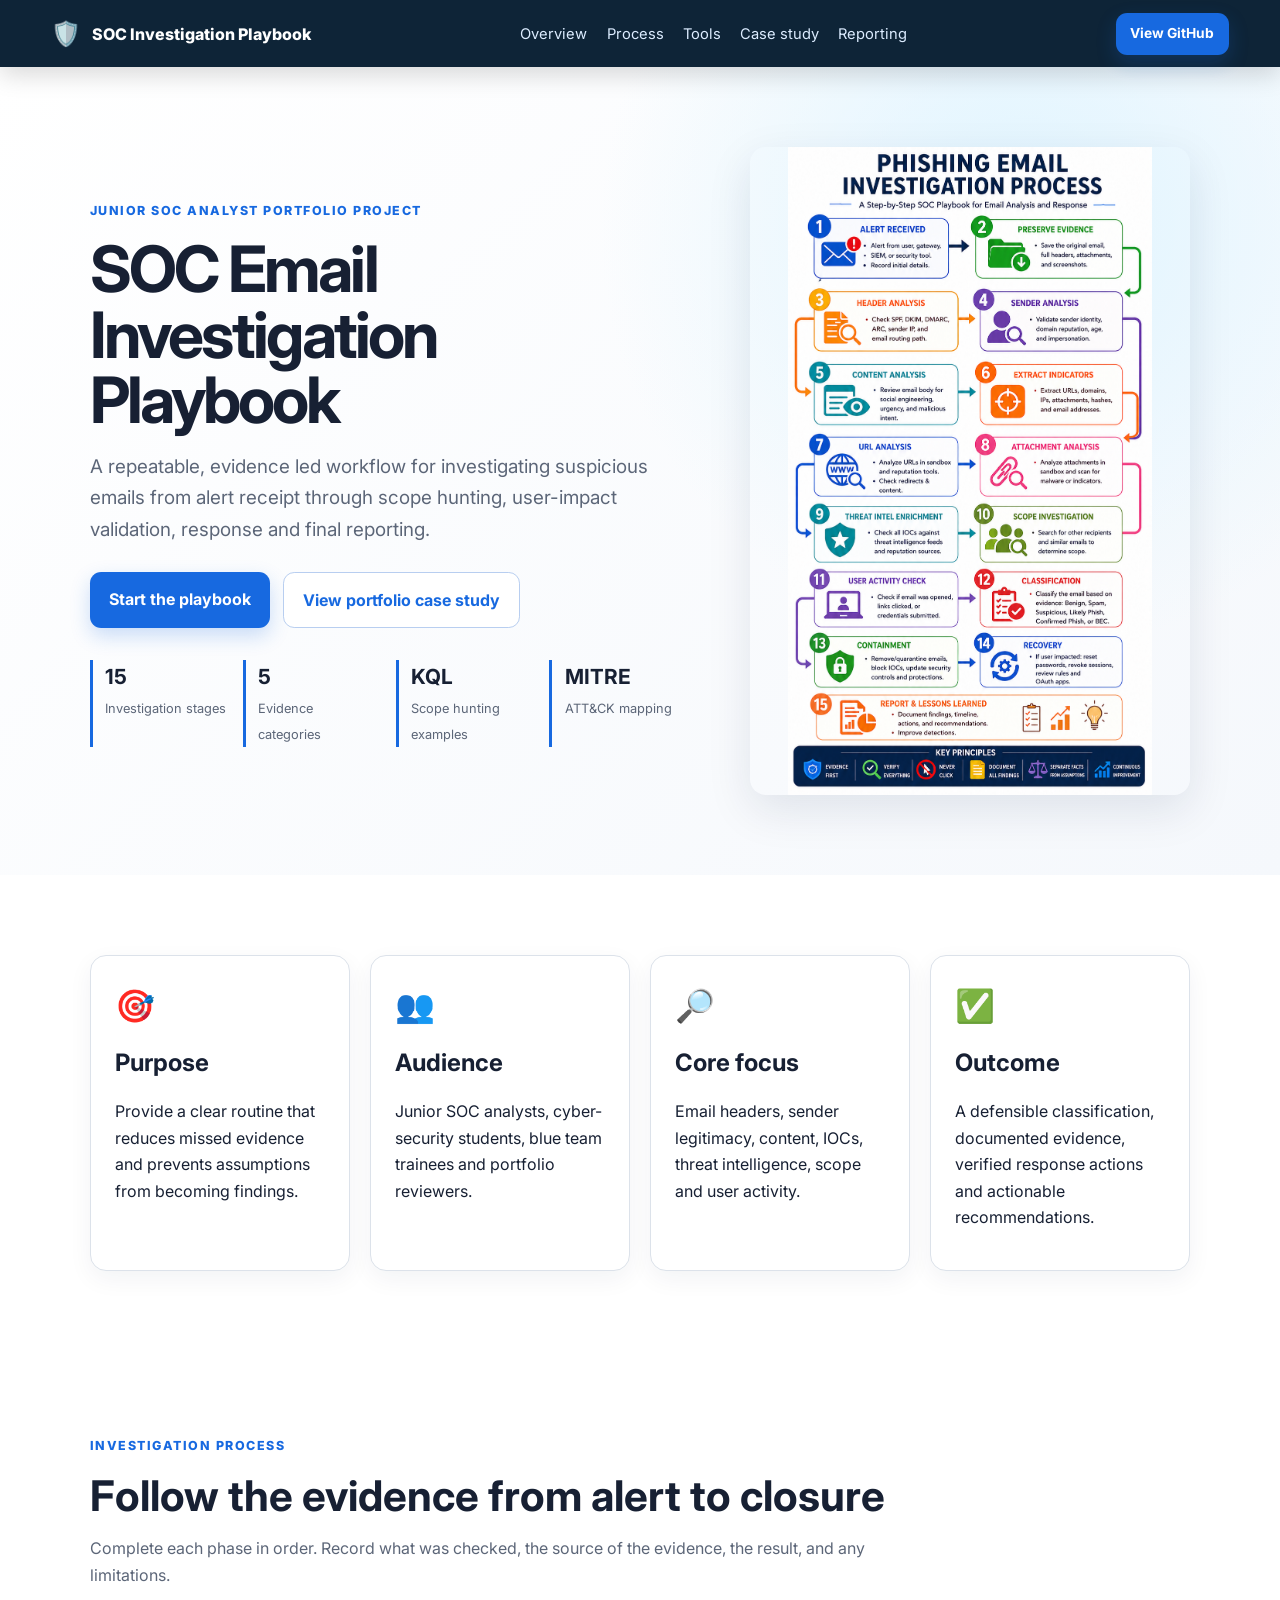
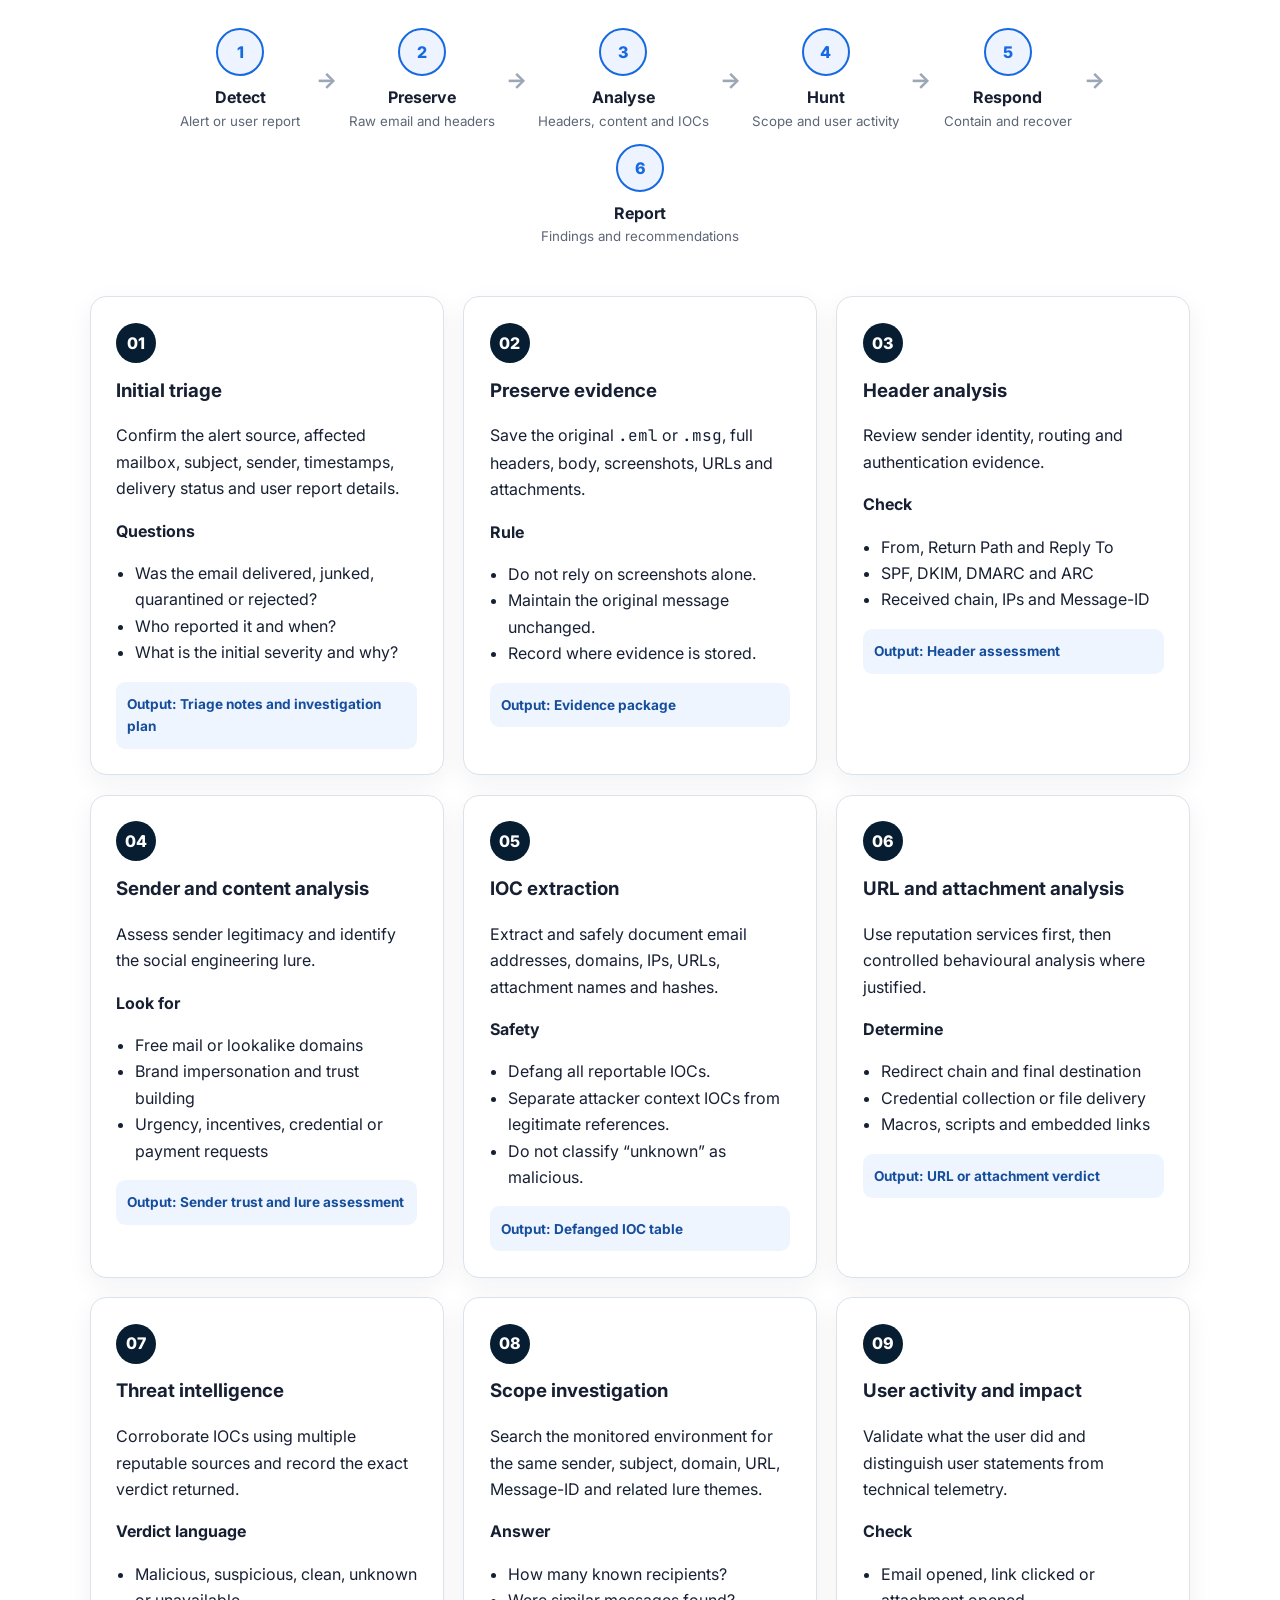
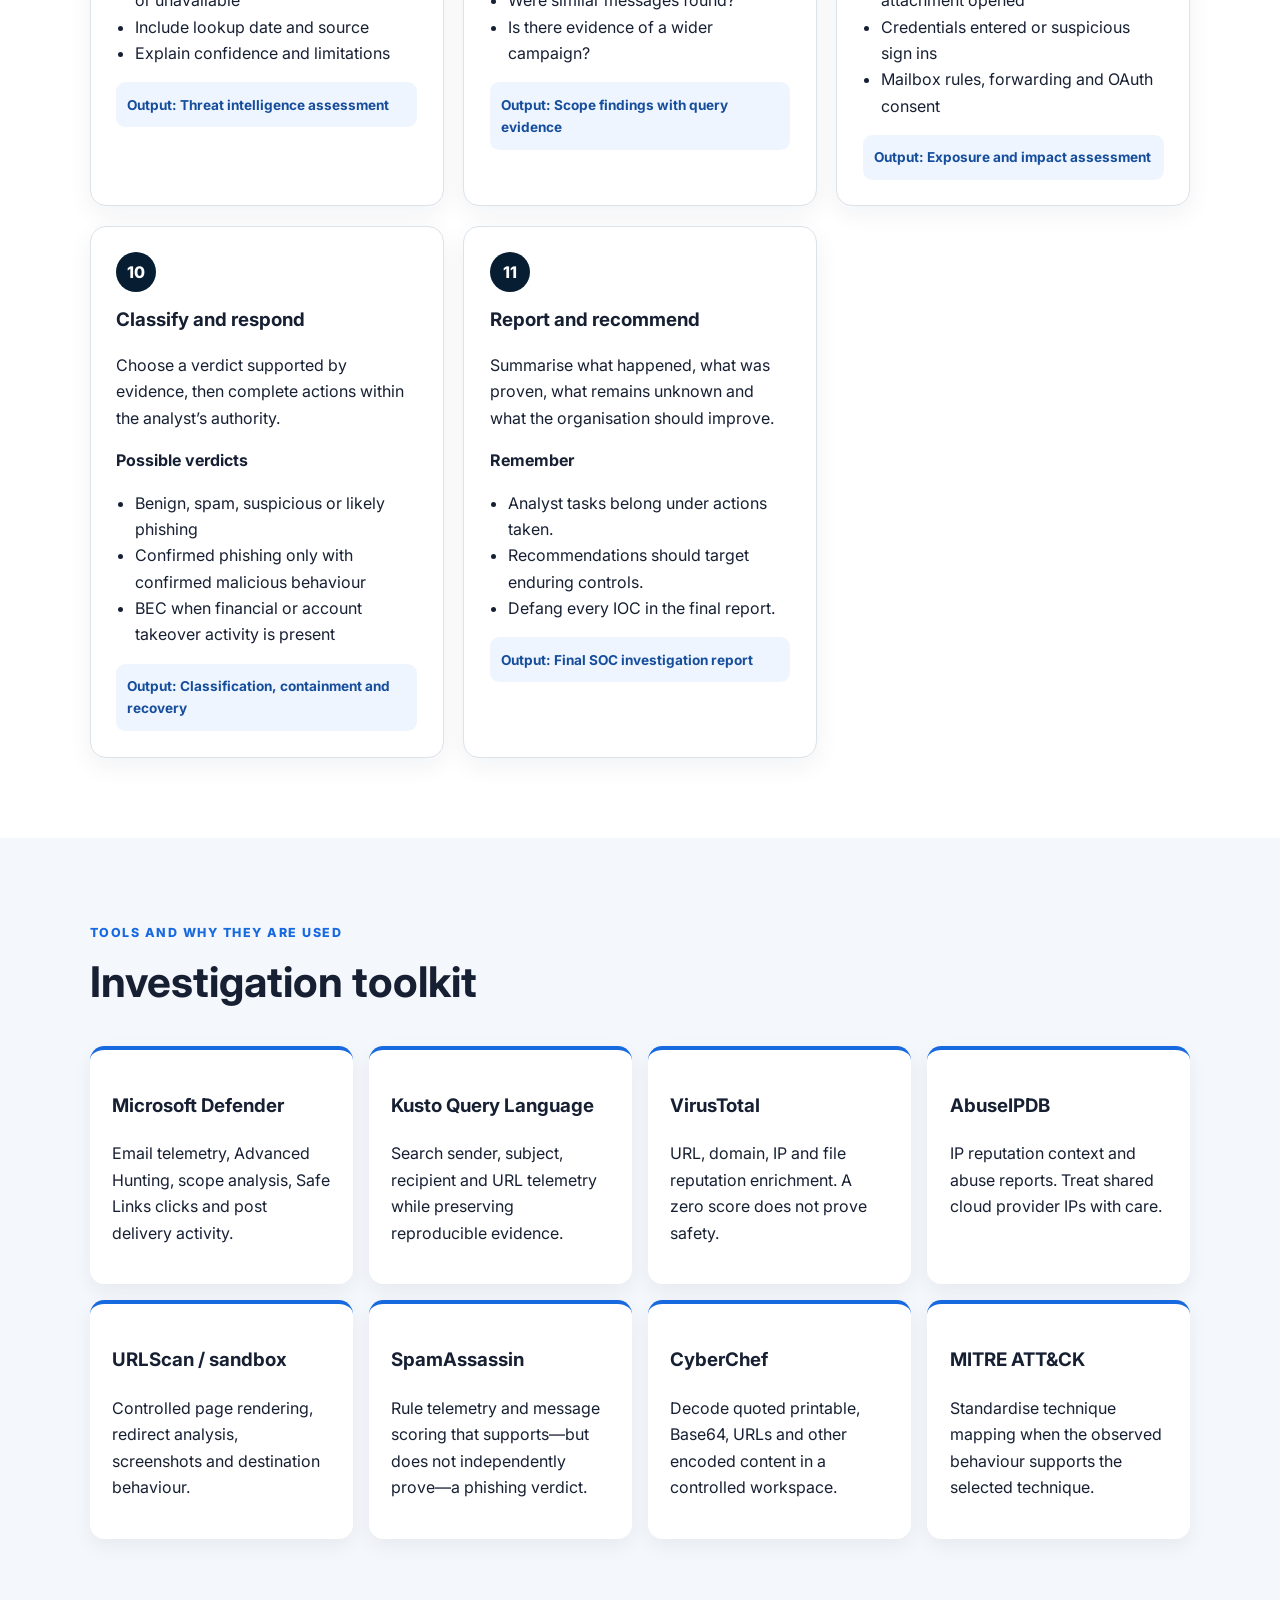
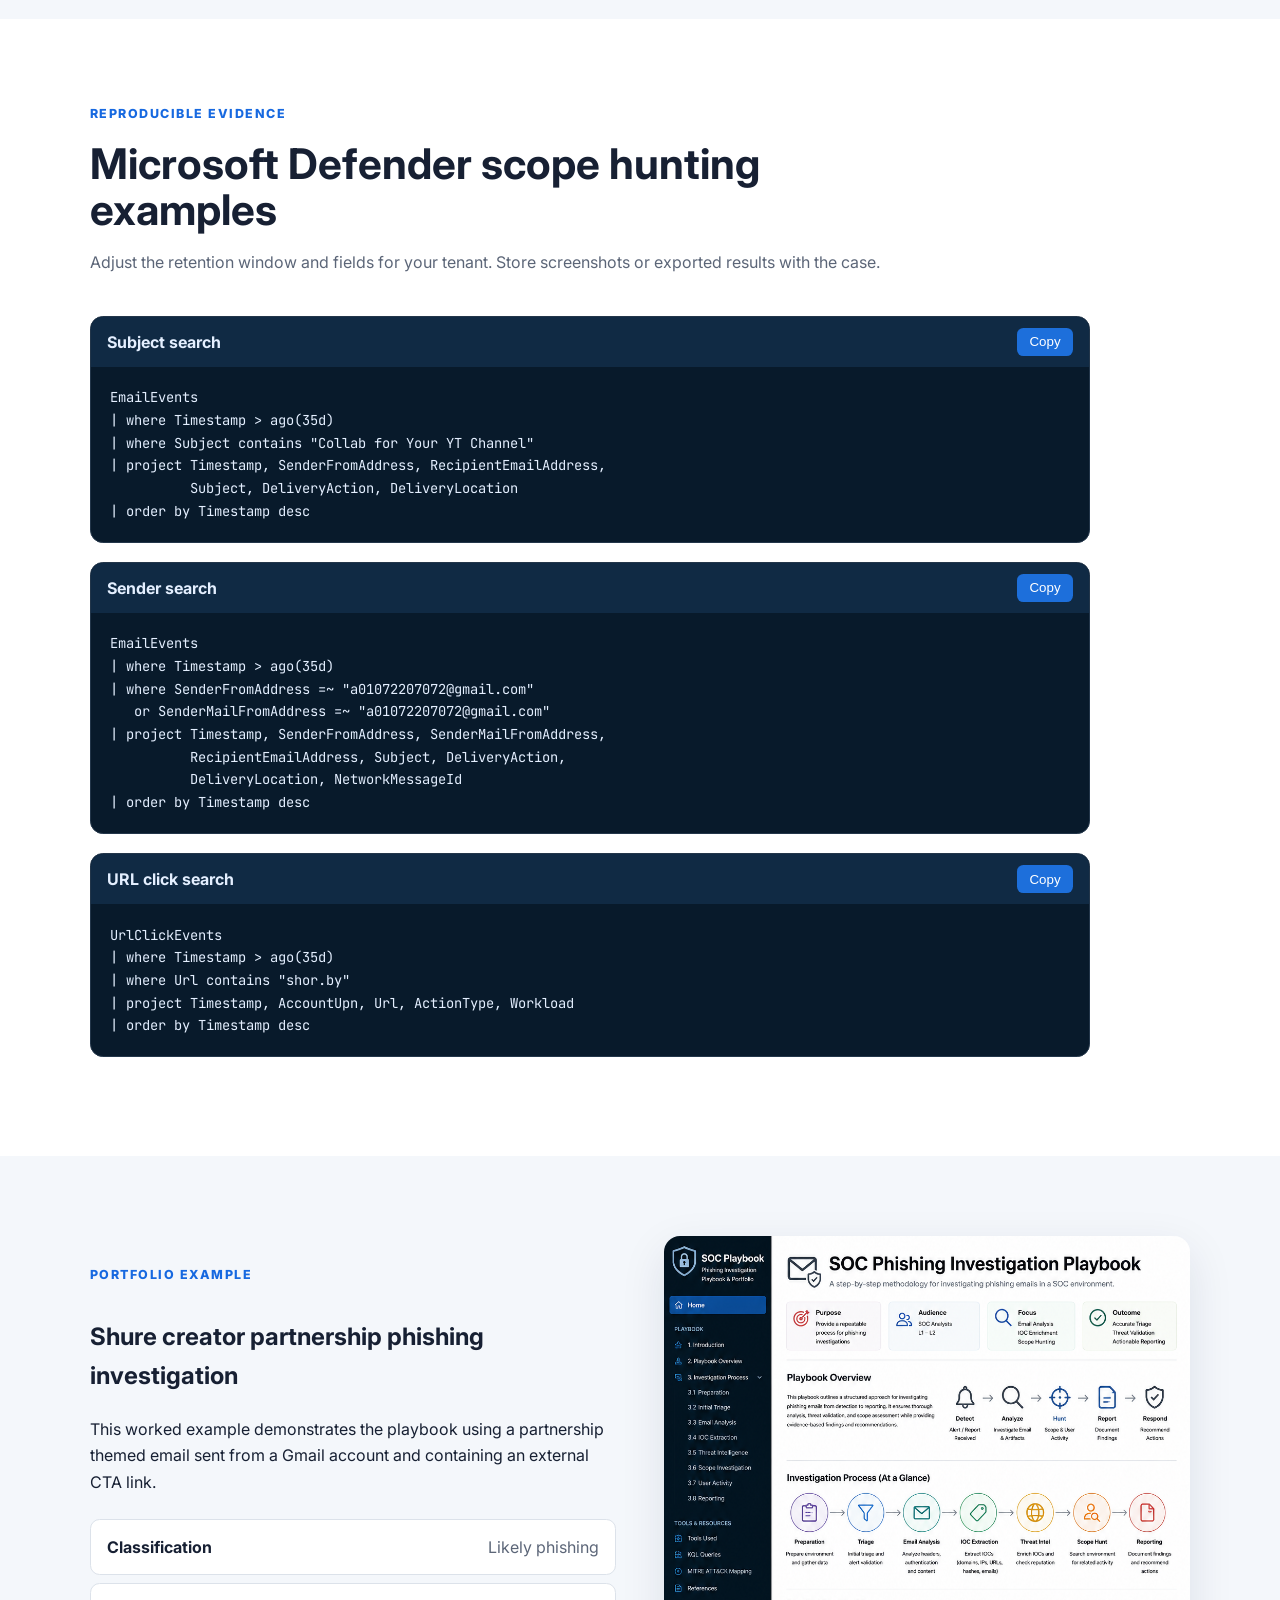
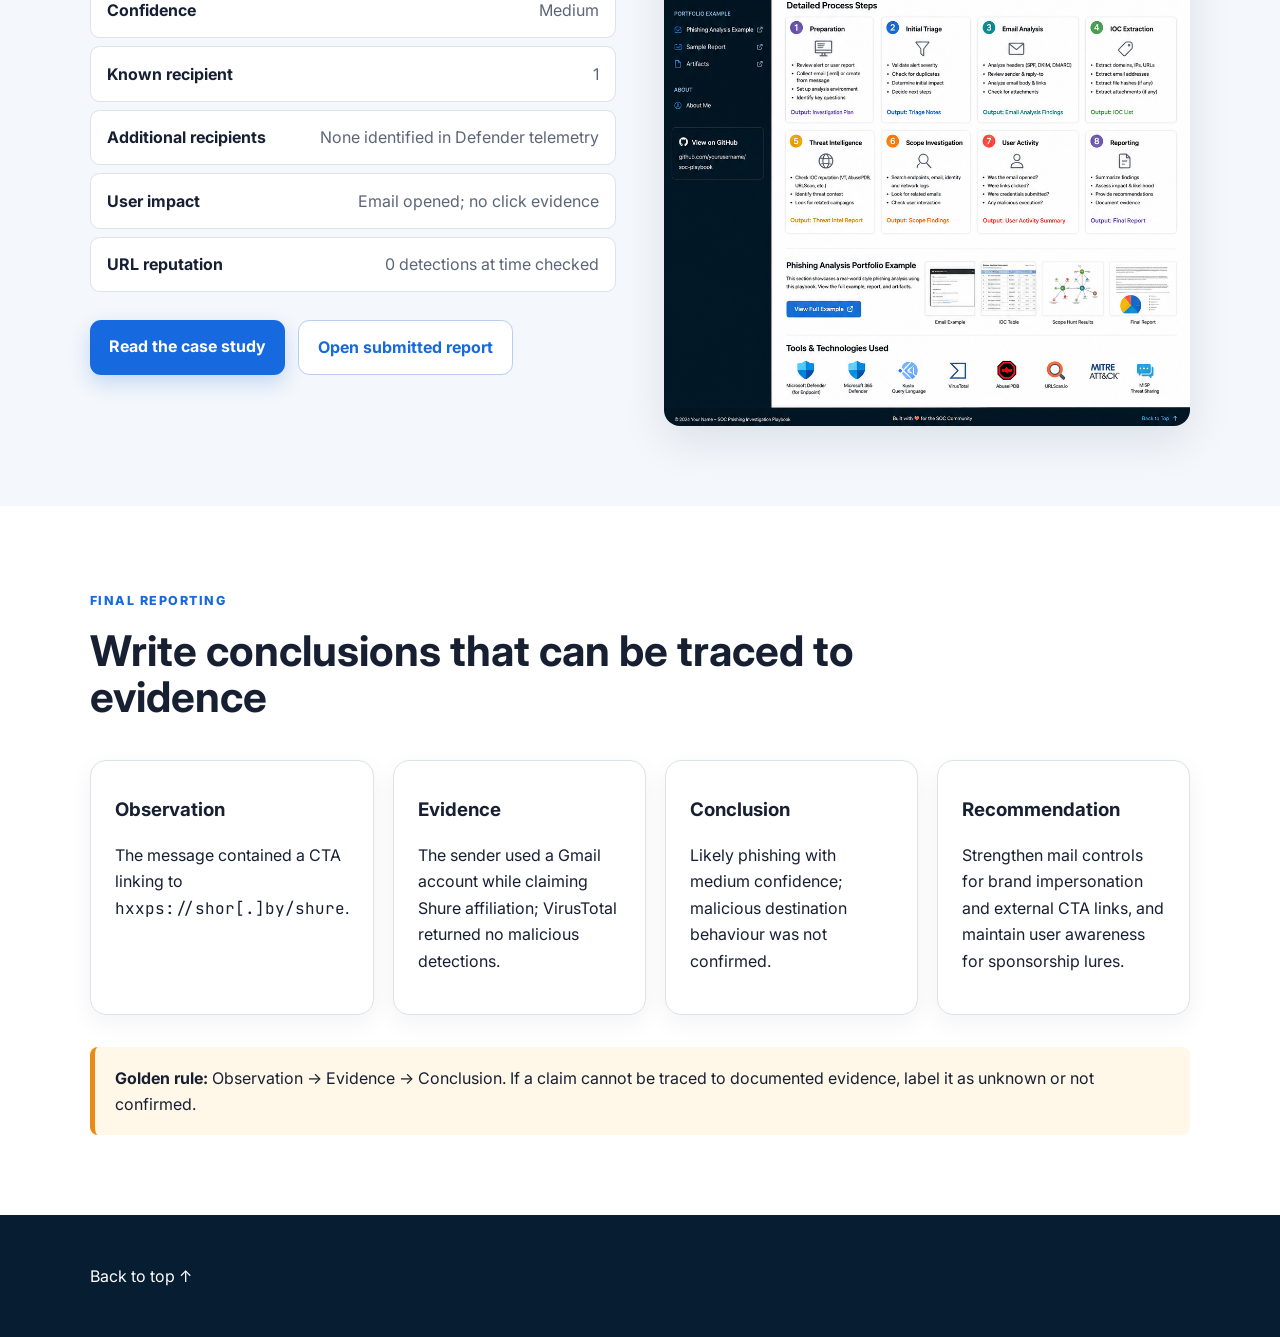
==== commit 6e9f4af8: "Remove placeholder text from footer Removed placeholder text regarding GitHub URL and author details" ====
--- a/index.html
+++ b/index.html
@@ -156,7 +156,6 @@
   </main>
 
   <footer>
-    <p>Built as a junior SOC analyst portfolio project. Replace the placeholder GitHub URL and author details before publishing.</p>
     <p><a href="#overview">Back to top ↑</a></p>
   </footer>
   <script src="script.js"></script>
